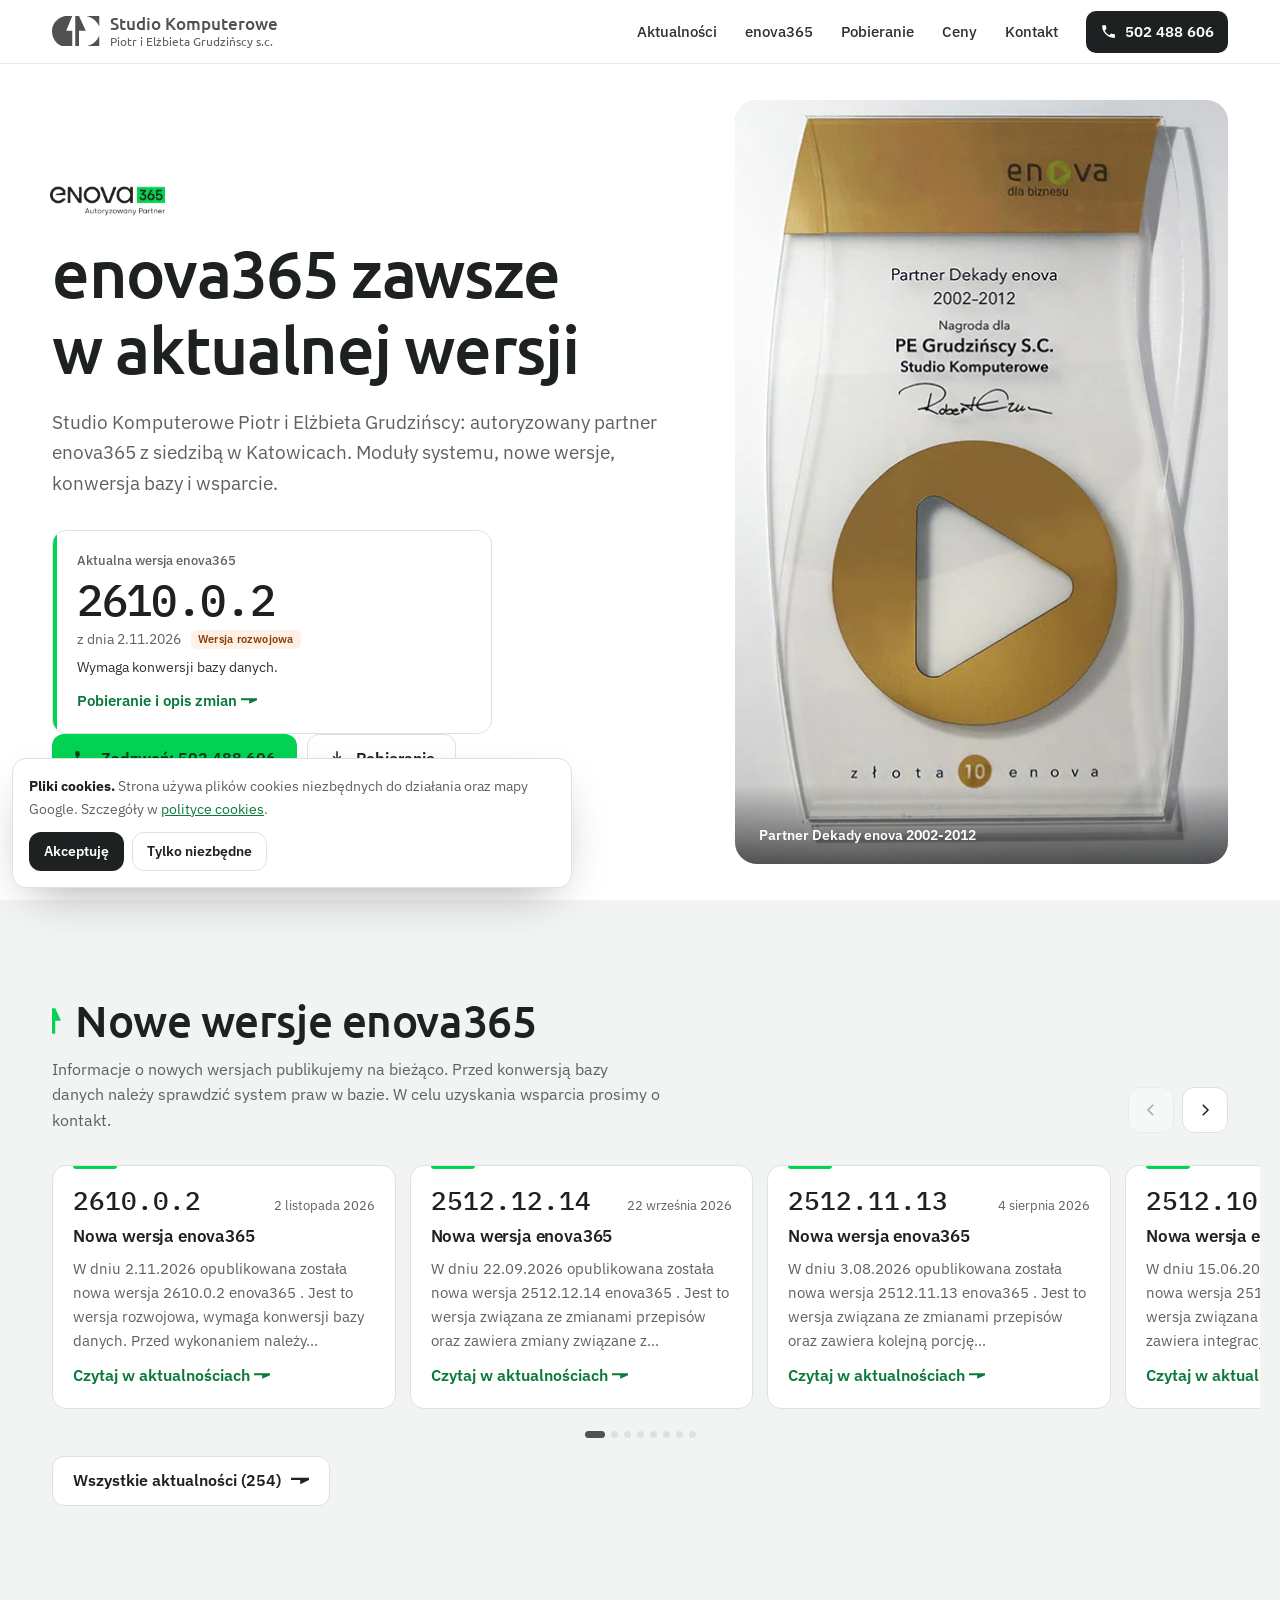
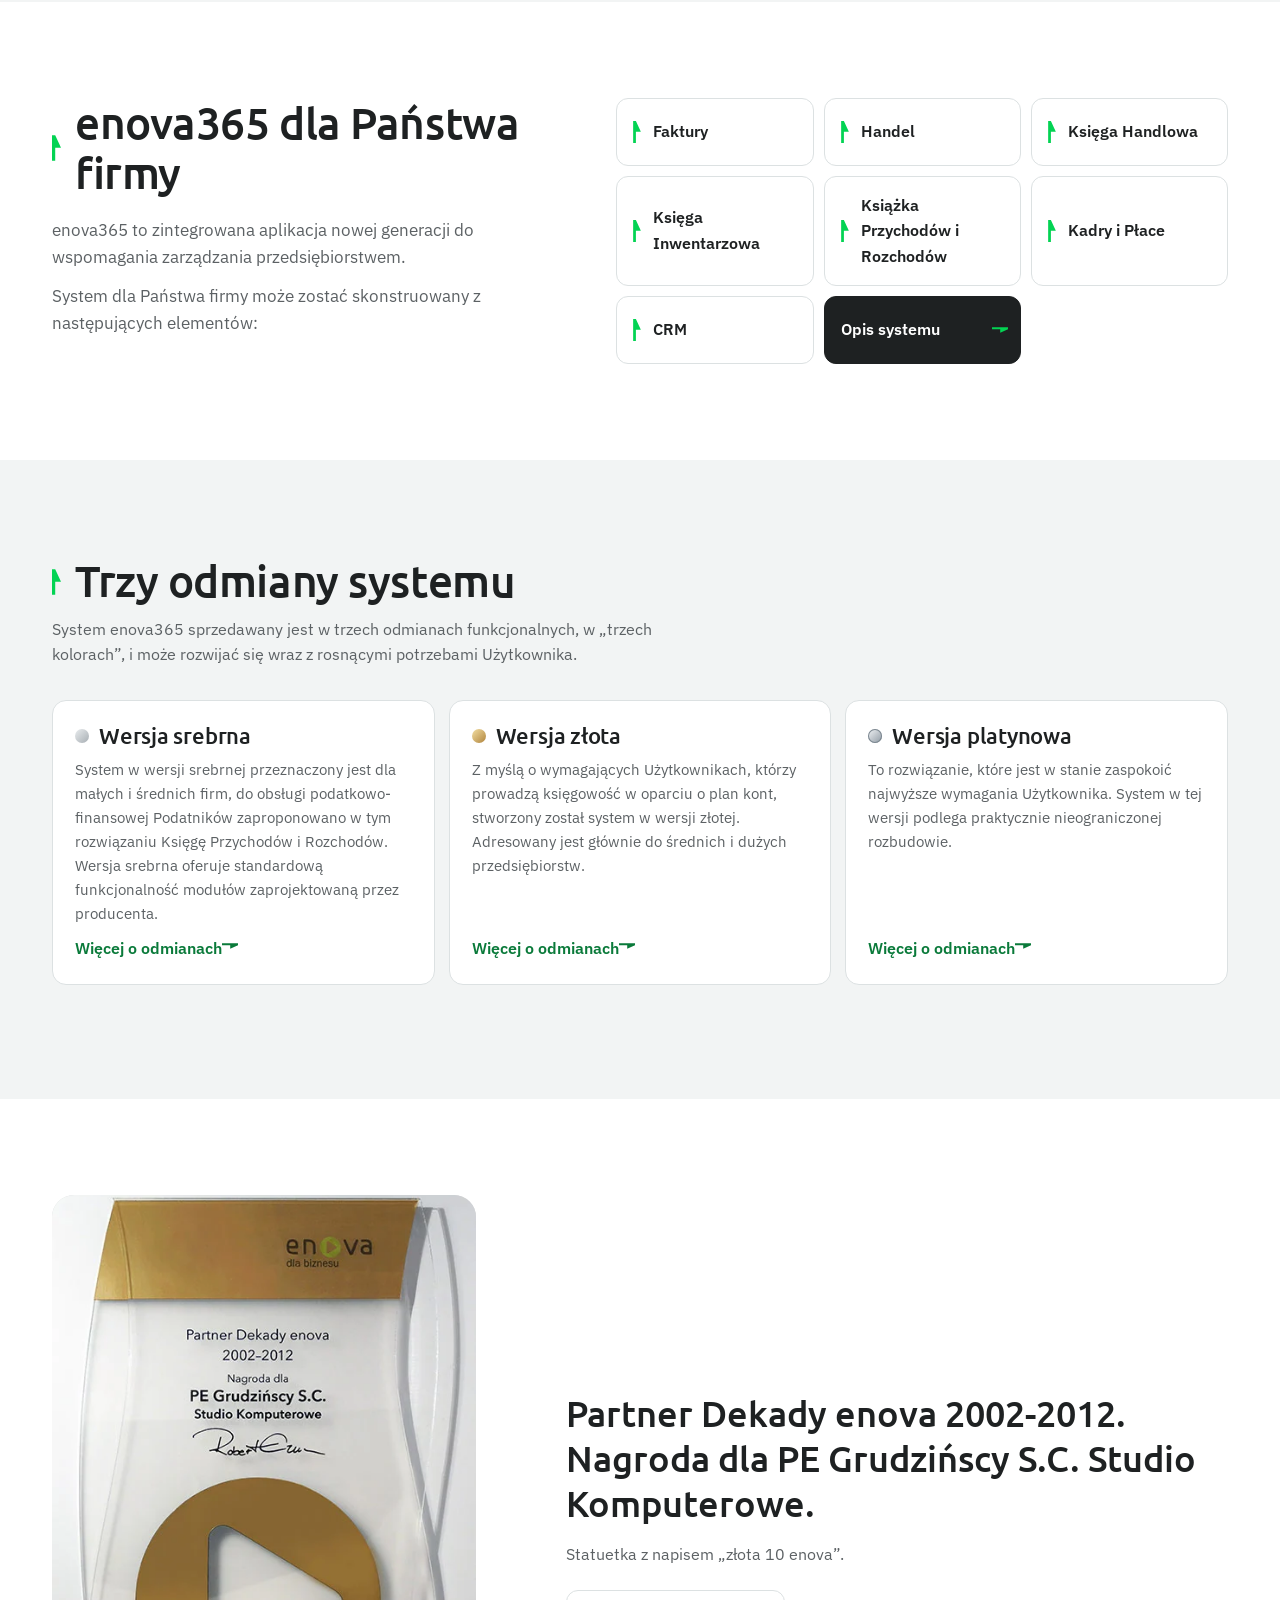
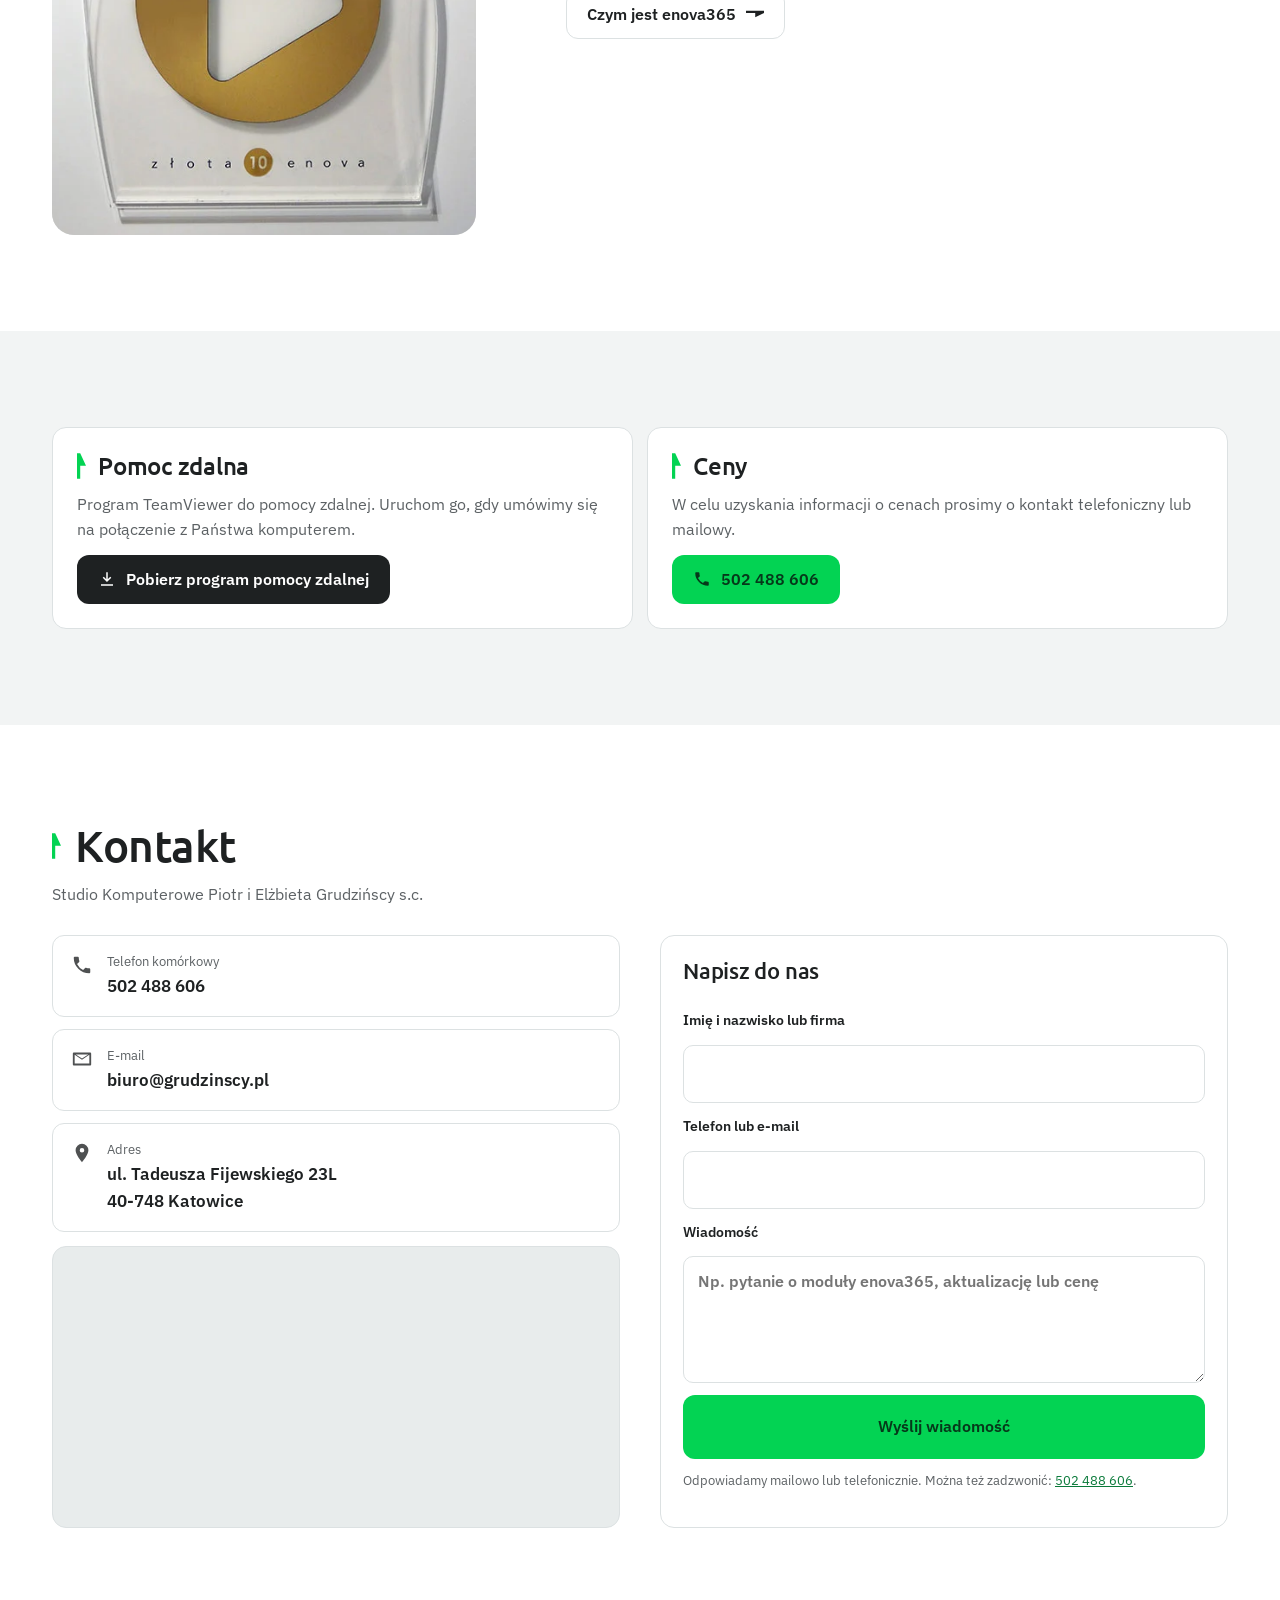
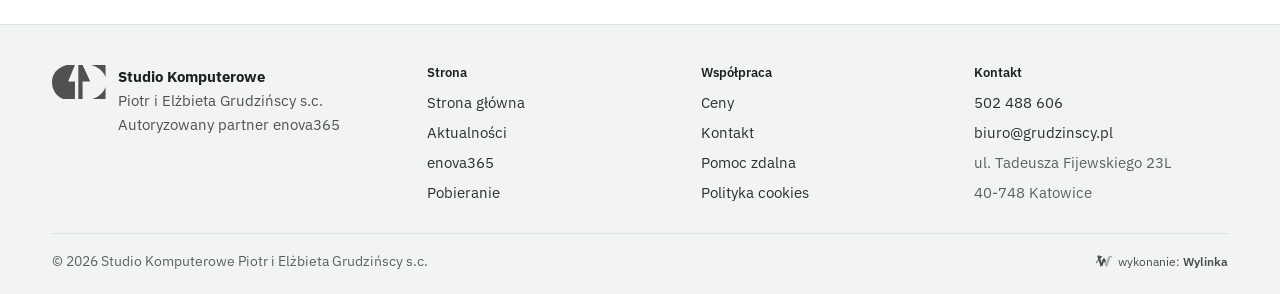
==== index.html @ de2759ba "Podglad koncepcji strony grudzinscy.pl" ====
<!doctype html>
<html lang="pl">
<head>
<meta charset="utf-8">
<meta name="viewport" content="width=device-width,initial-scale=1,viewport-fit=cover">
<meta name="robots" content="noindex,nofollow">
<title>enova365 Katowice | Studio Komputerowe Grudzińscy, autoryzowany partner enova</title>
<meta name="description" content="Studio Komputerowe Piotr i Elżbieta Grudzińscy - autoryzowany partner enova365 z siedzibą w Katowicach. Aktualne wersje, pobieranie, moduły, kontakt.">
<meta name="theme-color" content="#FFFFFF">
<link rel="icon" href="assets/favicon.svg" type="image/svg+xml">
<link rel="preconnect" href="https://fonts.googleapis.com">
<link rel="preconnect" href="https://fonts.gstatic.com" crossorigin>
<link href="https://fonts.googleapis.com/css2?family=IBM+Plex+Mono:wght@500&family=IBM+Plex+Sans:wght@400;500;600&family=Ubuntu:wght@400;500&display=swap" rel="stylesheet">
<link rel="stylesheet" href="assets/style.css">
<style>
.wylinka-badge{display:inline-flex;align-items:center;gap:.4em;color:inherit;text-decoration:none;font-size:.875em;line-height:1;opacity:.85}
.wylinka-badge:hover,.wylinka-badge:focus-visible{opacity:1}
.wylinka-badge:focus-visible{outline:2px solid currentColor;outline-offset:3px;border-radius:2px}
.wylinka-badge svg{width:18px;height:18px;flex:none;overflow:visible}
.wylinka-badge b{font-weight:600}
.wylinka-badge .wy-old{opacity:.45;transform-origin:40px 30px;transition:transform .32s cubic-bezier(.3,.7,.4,1),opacity .32s ease-out}
.wylinka-badge .wy-pod{opacity:0;transition:opacity .2s ease-out .08s}
.wylinka-badge:hover .wy-old,.wylinka-badge:focus-visible .wy-old{transform:translate(9px,7px) rotate(9deg);opacity:0}
.wylinka-badge:hover .wy-pod,.wylinka-badge:focus-visible .wy-pod{opacity:1}
@media (prefers-reduced-motion:reduce){.wylinka-badge .wy-old,.wylinka-badge .wy-pod{transition:none}.wylinka-badge:hover .wy-old,.wylinka-badge:focus-visible .wy-old{transform:none;opacity:.45}.wylinka-badge:hover .wy-pod,.wylinka-badge:focus-visible .wy-pod{opacity:0}}
</style>
</head>
<body>
<a class="skip" href="#tresc">Przejdź do treści</a>
<header class="top">
  <div class="wrap top-in">
    <a class="brand" href="./" aria-label="Studio Komputerowe Grudzińscy - strona główna"><svg class="emb" viewBox="0 0 64 40" aria-hidden="true"><path d="M17 0H27L19 19.5H27V40H13C5 37 0 29 0 20C0 11 6 3 17 0Z"/><path d="M31 0H36L45 19.5H36V40H31Z"/><path d="M46 0H63V14C60 7 54 2 46 0Z"/><path d="M63 26V40H47C55 38 60 33 63 26Z"/></svg><span class="brand-t"><b>Studio Komputerowe</b><span>Piotr i Elżbieta Grudzińscy s.c.</span></span></a>
    <nav class="nav" id="nav" aria-label="Menu główne">
      <ul><li><a href="aktualnosci/">Aktualności</a></li><li><a href="enova365/">enova365</a></li><li><a href="pobieranie/">Pobieranie</a></li><li><a href="ceny/">Ceny</a></li><li><a href="kontakt/">Kontakt</a></li></ul>
      <div class="nav-foot"><a class="btn btn-pri" href="tel:+48502488606"><svg viewBox="0 0 24 24" aria-hidden="true"><path fill="currentColor" d="M6.6 10.8a15.1 15.1 0 0 0 6.6 6.6l2.2-2.2c.3-.3.7-.4 1-.2 1.1.4 2.3.6 3.6.6.6 0 1 .4 1 1V20c0 .6-.4 1-1 1A17 17 0 0 1 3 4c0-.6.4-1 1-1h3.5c.6 0 1 .4 1 1 0 1.3.2 2.5.6 3.6.1.3 0 .7-.2 1l-2.3 2.2z"/></svg><span>Zadzwoń: 502 488 606</span></a><a href="mailto:biuro@grudzinscy.pl">biuro@grudzinscy.pl</a><span>ul. Tadeusza Fijewskiego 23L, 40-748 Katowice</span></div>
    </nav>
    <a class="top-tel" href="tel:+48502488606" aria-label="Zadzwoń: 502 488 606"><svg viewBox="0 0 24 24" aria-hidden="true"><path fill="currentColor" d="M6.6 10.8a15.1 15.1 0 0 0 6.6 6.6l2.2-2.2c.3-.3.7-.4 1-.2 1.1.4 2.3.6 3.6.6.6 0 1 .4 1 1V20c0 .6-.4 1-1 1A17 17 0 0 1 3 4c0-.6.4-1 1-1h3.5c.6 0 1 .4 1 1 0 1.3.2 2.5.6 3.6.1.3 0 .7-.2 1l-2.3 2.2z"/></svg><span>502 488 606</span></a>
    <button class="burger" type="button" aria-label="Menu" aria-expanded="false" aria-controls="nav"><span></span></button>
  </div>
</header>
<main id="tresc">

<section class="hero">
  <div class="wrap hero-in">
    <div class="hero-left">
      <div class="hero-txt">
        <img class="partner" src="img/enova365-autoryzowany-partner.webp" width="656" height="228" alt="enova365 Autoryzowany Partner">
        <h1>enova365 zawsze w&nbsp;aktualnej wersji</h1>
        <p class="lead">Studio Komputerowe Piotr i Elżbieta Grudzińscy: autoryzowany partner enova365 z&nbsp;siedzibą w&nbsp;Katowicach. Moduły systemu, nowe wersje, konwersja bazy i&nbsp;wsparcie.</p>
      </div>
      <div class="pair"><a class="ver" href="pobieranie/"><svg class="emb" viewBox="0 0 64 40" aria-hidden="true"><path d="M17 0H27L19 19.5H27V40H13C5 37 0 29 0 20C0 11 6 3 17 0Z"/><path d="M31 0H36L45 19.5H36V40H31Z"/><path d="M46 0H63V14C60 7 54 2 46 0Z"/><path d="M63 26V40H47C55 38 60 33 63 26Z"/></svg><span class="ver-l">Aktualna wersja enova365</span><span class="ver-n">2610.0.2</span><span class="ver-m"><span>z dnia 2.11.2026</span><span class="tag">Wersja rozwojowa</span></span><span class="ver-x">Wymaga konwersji bazy danych.</span><span class="ver-go">Pobieranie i opis zmian <svg class="arr" viewBox="0 0 14 40" aria-hidden="true" style="transform:rotate(90deg)"><path d="M0 0H5L14 19.5H5V40H0Z"/></svg></span></a><figure class="mini"><img src="img/partner-dekady-enova.webp" width="490" height="800" alt="Statuetka Partner Dekady enova 2002-2012"><figcaption>Partner Dekady enova</figcaption></figure></div>
      <div class="hero-cta"><a class="btn btn-pri" href="tel:+48502488606"><svg viewBox="0 0 24 24" aria-hidden="true"><path fill="currentColor" d="M6.6 10.8a15.1 15.1 0 0 0 6.6 6.6l2.2-2.2c.3-.3.7-.4 1-.2 1.1.4 2.3.6 3.6.6.6 0 1 .4 1 1V20c0 .6-.4 1-1 1A17 17 0 0 1 3 4c0-.6.4-1 1-1h3.5c.6 0 1 .4 1 1 0 1.3.2 2.5.6 3.6.1.3 0 .7-.2 1l-2.3 2.2z"/></svg><span>Zadzwoń: 502 488 606</span></a><a class="btn btn-sec" href="pobieranie/"><svg viewBox="0 0 24 24" aria-hidden="true"><path fill="currentColor" d="M11 3h2v9.2l3.3-3.3 1.4 1.4L12 16l-5.7-5.7 1.4-1.4 3.3 3.3V3zM4 19h16v2H4z"/></svg><span>Pobieranie</span></a></div>
    </div>
    <figure class="hero-fig"><img src="img/partner-dekady-enova.webp" width="490" height="800" alt="Statuetka Partner Dekady enova 2002-2012 dla PE Grudzińscy S.C. Studio Komputerowe" fetchpriority="high"><figcaption>Partner Dekady enova 2002-2012</figcaption></figure>
  </div>
</section>

<section class="sec sec-alt" id="wersje">
  <div class="wrap">
    <div class="swipe"><div class="sec-h"><div><h2><svg class="mark" viewBox="0 0 14 40" aria-hidden="true"><path d="M0 0H5L14 19.5H5V40H0Z"/></svg>Nowe wersje enova365</h2><p>Informacje o nowych wersjach publikujemy na bieżąco. Przed konwersją bazy danych należy sprawdzić system praw w bazie. W celu uzyskania wsparcia prosimy o kontakt.</p></div><div class="sw-ctl"><button type="button" data-prev aria-label="Poprzednie"><svg viewBox="0 0 24 24" aria-hidden="true"><path fill="none" stroke="currentColor" stroke-width="2" d="M15 5l-7 7 7 7"/></svg></button><button type="button" data-next aria-label="Następne"><svg viewBox="0 0 24 24" aria-hidden="true"><path fill="none" stroke="currentColor" stroke-width="2" d="M9 5l7 7-7 7"/></svg></button></div></div><div class="track"><article class="vc"><div class="vc-top"><span class="vc-n">2610.0.2</span><time class="vc-d" datetime="2026-11-02">2 listopada 2026</time></div><h3>Nowa wersja enova365</h3><p>W dniu 2.11.2026 opublikowana została nowa wersja 2610.0.2 enova365 . Jest to wersja rozwojowa, wymaga konwersji bazy danych. Przed wykonaniem należy...</p><a class="go" href="aktualnosci/#rok-2026">Czytaj w aktualnościach <svg class="arr" viewBox="0 0 14 40" aria-hidden="true" style="transform:rotate(90deg)"><path d="M0 0H5L14 19.5H5V40H0Z"/></svg></a></article><article class="vc"><div class="vc-top"><span class="vc-n">2512.12.14</span><time class="vc-d" datetime="2026-09-22">22 września 2026</time></div><h3>Nowa wersja enova365</h3><p>W dniu 22.09.2026 opublikowana została nowa wersja 2512.12.14 enova365 . Jest to wersja związana ze zmianami przepisów oraz zawiera zmiany związane z...</p><a class="go" href="aktualnosci/#rok-2026">Czytaj w aktualnościach <svg class="arr" viewBox="0 0 14 40" aria-hidden="true" style="transform:rotate(90deg)"><path d="M0 0H5L14 19.5H5V40H0Z"/></svg></a></article><article class="vc"><div class="vc-top"><span class="vc-n">2512.11.13</span><time class="vc-d" datetime="2026-08-04">4 sierpnia 2026</time></div><h3>Nowa wersja enova365</h3><p>W dniu 3.08.2026 opublikowana została nowa wersja 2512.11.13 enova365 . Jest to wersja związana ze zmianami przepisów oraz zawiera kolejną porcję...</p><a class="go" href="aktualnosci/#rok-2026">Czytaj w aktualnościach <svg class="arr" viewBox="0 0 14 40" aria-hidden="true" style="transform:rotate(90deg)"><path d="M0 0H5L14 19.5H5V40H0Z"/></svg></a></article><article class="vc"><div class="vc-top"><span class="vc-n">2512.10.12</span><time class="vc-d" datetime="2026-06-15">15 czerwca 2026</time></div><h3>Nowa wersja enova365</h3><p>W dniu 15.06.2026 opublikowana została nowa wersja 2512.10.12 enova365 . Jest to wersja związana ze zmianami przepisów, zawiera integrację z...</p><a class="go" href="aktualnosci/#rok-2026">Czytaj w aktualnościach <svg class="arr" viewBox="0 0 14 40" aria-hidden="true" style="transform:rotate(90deg)"><path d="M0 0H5L14 19.5H5V40H0Z"/></svg></a></article><article class="vc"><div class="vc-top"><span class="vc-n">2512.9.10</span><time class="vc-d" datetime="2026-05-06">6 maja 2026</time></div><h3>Nowa wersja enova365</h3><p>W dniu 6.05.2026 opublikowana została nowa wersja 2512.9.10 enova365 . Wersja zawiera wszystkie funkcjonalności udostępnione wcześniej w zablokowanej...</p><a class="go" href="aktualnosci/#rok-2026">Czytaj w aktualnościach <svg class="arr" viewBox="0 0 14 40" aria-hidden="true" style="transform:rotate(90deg)"><path d="M0 0H5L14 19.5H5V40H0Z"/></svg></a></article><article class="vc"><div class="vc-top"><span class="vc-n">2512.7.8</span><time class="vc-d" datetime="2026-04-10">10 kwietnia 2026</time></div><h3>Nowa wersja enova365</h3><p>W dniu 10.04.2026 opublikowana została nowa wersja 2512.7.8 enova365 . Jest to wersja rozwojowa, wymaga konwersji bazy danych.</p><a class="go" href="aktualnosci/#rok-2026">Czytaj w aktualnościach <svg class="arr" viewBox="0 0 14 40" aria-hidden="true" style="transform:rotate(90deg)"><path d="M0 0H5L14 19.5H5V40H0Z"/></svg></a></article><article class="vc"><div class="vc-top"><span class="vc-n">2512.6.7</span><time class="vc-d" datetime="2026-03-21">21 marca 2026</time></div><h3>Nowa wersja enova365</h3><p>W dniu 20.03.2026 opublikowana została nowa wersja 2512.6.7 enova365 . Jest to wersja rozwojowa, wymaga konwersji bazy danych.</p><a class="go" href="aktualnosci/#rok-2026">Czytaj w aktualnościach <svg class="arr" viewBox="0 0 14 40" aria-hidden="true" style="transform:rotate(90deg)"><path d="M0 0H5L14 19.5H5V40H0Z"/></svg></a></article><article class="vc"><div class="vc-top"><span class="vc-n">2512.5.6</span><time class="vc-d" datetime="2026-02-27">27 lutego 2026</time></div><h3>Nowa wersja enova365</h3><p>W dniu 27.02.2026 opublikowana została nowa wersja 2512.5.6 enova365 . Jest to wersja rozwojowa, wymaga konwersji bazy danych.</p><a class="go" href="aktualnosci/#rok-2026">Czytaj w aktualnościach <svg class="arr" viewBox="0 0 14 40" aria-hidden="true" style="transform:rotate(90deg)"><path d="M0 0H5L14 19.5H5V40H0Z"/></svg></a></article></div><div class="dots" aria-hidden="true"></div><p style="margin-top:18px"><a class="btn btn-sec" href="aktualnosci/">Wszystkie aktualności (254) <svg class="arr" viewBox="0 0 14 40" aria-hidden="true" style="transform:rotate(90deg)"><path d="M0 0H5L14 19.5H5V40H0Z"/></svg></a></p></div>
  </div>
</section>

<section class="sec" id="enova365">
  <div class="wrap split">
    <div class="txt">
      <div class="sec-h" style="margin-bottom:18px"><h2><svg class="mark" viewBox="0 0 14 40" aria-hidden="true"><path d="M0 0H5L14 19.5H5V40H0Z"/></svg>enova365 dla Państwa firmy</h2></div>
      <p>enova365 to zintegrowana aplikacja nowej generacji do wspomagania zarządzania przedsiębiorstwem.</p>
      <p>System dla Państwa firmy może zostać skonstruowany z następujących elementów:</p>
    </div>
    <div class="mods"><div class="mod"><svg class="mark" viewBox="0 0 14 40" aria-hidden="true"><path d="M0 0H5L14 19.5H5V40H0Z"/></svg><span>Faktury</span></div><div class="mod"><svg class="mark" viewBox="0 0 14 40" aria-hidden="true"><path d="M0 0H5L14 19.5H5V40H0Z"/></svg><span>Handel</span></div><div class="mod"><svg class="mark" viewBox="0 0 14 40" aria-hidden="true"><path d="M0 0H5L14 19.5H5V40H0Z"/></svg><span>Księga Handlowa</span></div><div class="mod"><svg class="mark" viewBox="0 0 14 40" aria-hidden="true"><path d="M0 0H5L14 19.5H5V40H0Z"/></svg><span>Księga Inwentarzowa</span></div><div class="mod"><svg class="mark" viewBox="0 0 14 40" aria-hidden="true"><path d="M0 0H5L14 19.5H5V40H0Z"/></svg><span>Książka Przychodów i Rozchodów</span></div><div class="mod"><svg class="mark" viewBox="0 0 14 40" aria-hidden="true"><path d="M0 0H5L14 19.5H5V40H0Z"/></svg><span>Kadry i Płace</span></div><div class="mod"><svg class="mark" viewBox="0 0 14 40" aria-hidden="true"><path d="M0 0H5L14 19.5H5V40H0Z"/></svg><span>CRM</span></div><a class="mod mod-link" href="enova365/"><span>Opis systemu</span><svg class="arr" viewBox="0 0 14 40" aria-hidden="true" style="transform:rotate(90deg)"><path d="M0 0H5L14 19.5H5V40H0Z"/></svg></a></div>
  </div>
</section>

<section class="sec sec-alt" id="odmiany">
  <div class="wrap">
    <div class="swipe"><div class="sec-h"><div><h2><svg class="mark" viewBox="0 0 14 40" aria-hidden="true"><path d="M0 0H5L14 19.5H5V40H0Z"/></svg>Trzy odmiany systemu</h2><p>System enova365 sprzedawany jest w trzech odmianach funkcjonalnych, w „trzech kolorach”, i może rozwijać się wraz z rosnącymi potrzebami Użytkownika.</p></div><div class="sw-ctl"><button type="button" data-prev aria-label="Poprzednie"><svg viewBox="0 0 24 24" aria-hidden="true"><path fill="none" stroke="currentColor" stroke-width="2" d="M15 5l-7 7 7 7"/></svg></button><button type="button" data-next aria-label="Następne"><svg viewBox="0 0 24 24" aria-hidden="true"><path fill="none" stroke="currentColor" stroke-width="2" d="M9 5l7 7-7 7"/></svg></button></div></div><div class="track t3"><article class="ed ed-s"><h3><i></i>Wersja srebrna</h3><p>System w wersji srebrnej przeznaczony jest dla małych i średnich firm, do obsługi podatkowo-finansowej Podatników zaproponowano w tym rozwiązaniu Księgę Przychodów i Rozchodów. Wersja srebrna oferuje standardową funkcjonalność modułów zaprojektowaną przez producenta.</p><a class="go" href="enova365/#odmiany" style="font-weight:600;text-decoration:none;margin-top:auto">Więcej o odmianach <svg class="arr" viewBox="0 0 14 40" aria-hidden="true" style="transform:rotate(90deg)"><path d="M0 0H5L14 19.5H5V40H0Z"/></svg></a></article><article class="ed ed-z"><h3><i></i>Wersja złota</h3><p>Z myślą o wymagających Użytkownikach, którzy prowadzą księgowość w oparciu o plan kont, stworzony został system w wersji złotej. Adresowany jest głównie do średnich i dużych przedsiębiorstw.</p><a class="go" href="enova365/#odmiany" style="font-weight:600;text-decoration:none;margin-top:auto">Więcej o odmianach <svg class="arr" viewBox="0 0 14 40" aria-hidden="true" style="transform:rotate(90deg)"><path d="M0 0H5L14 19.5H5V40H0Z"/></svg></a></article><article class="ed ed-p"><h3><i></i>Wersja platynowa</h3><p>To rozwiązanie, które jest w stanie zaspokoić najwyższe wymagania Użytkownika. System w tej wersji podlega praktycznie nieograniczonej rozbudowie.</p><a class="go" href="enova365/#odmiany" style="font-weight:600;text-decoration:none;margin-top:auto">Więcej o odmianach <svg class="arr" viewBox="0 0 14 40" aria-hidden="true" style="transform:rotate(90deg)"><path d="M0 0H5L14 19.5H5V40H0Z"/></svg></a></article></div><div class="dots" aria-hidden="true"></div></div>
  </div>
</section>

<section class="sec" id="partner">
  <div class="wrap award">
    <figure class="award-fig"><img src="img/partner-dekady-enova.webp" width="490" height="800" alt="Statuetka Partner Dekady enova 2002-2012" loading="lazy"></figure>
    <div>
      <blockquote>Partner Dekady enova 2002-2012. Nagroda dla PE Grudzińscy S.C. Studio Komputerowe.</blockquote>
      <p class="src">Statuetka z napisem „złota 10 enova”.</p>
      <p style="margin-top:22px"><a class="btn btn-sec" href="enova365/">Czym jest enova365 <svg class="arr" viewBox="0 0 14 40" aria-hidden="true" style="transform:rotate(90deg)"><path d="M0 0H5L14 19.5H5V40H0Z"/></svg></a></p>
    </div>
  </div>
</section>

<section class="sec sec-alt" id="pomoc">
  <div class="wrap duo">
    <div class="box"><h3><svg class="mark" viewBox="0 0 14 40" aria-hidden="true"><path d="M0 0H5L14 19.5H5V40H0Z"/></svg>Pomoc zdalna</h3><p>Program TeamViewer do pomocy zdalnej. Uruchom go, gdy umówimy się na połączenie z Państwa komputerem.</p><a class="btn btn-dark" href="https://dl.dropbox.com/s/7nw91hk1gg59khw/TeamViewerSK.exe?dl=0" rel="noopener"><svg viewBox="0 0 24 24" aria-hidden="true"><path fill="currentColor" d="M11 3h2v9.2l3.3-3.3 1.4 1.4L12 16l-5.7-5.7 1.4-1.4 3.3 3.3V3zM4 19h16v2H4z"/></svg><span>Pobierz program pomocy zdalnej</span></a></div>
    <div class="box"><h3><svg class="mark" viewBox="0 0 14 40" aria-hidden="true"><path d="M0 0H5L14 19.5H5V40H0Z"/></svg>Ceny</h3><p>W celu uzyskania informacji o cenach prosimy o kontakt telefoniczny lub mailowy.</p><a class="btn btn-pri" href="tel:+48502488606"><svg viewBox="0 0 24 24" aria-hidden="true"><path fill="currentColor" d="M6.6 10.8a15.1 15.1 0 0 0 6.6 6.6l2.2-2.2c.3-.3.7-.4 1-.2 1.1.4 2.3.6 3.6.6.6 0 1 .4 1 1V20c0 .6-.4 1-1 1A17 17 0 0 1 3 4c0-.6.4-1 1-1h3.5c.6 0 1 .4 1 1 0 1.3.2 2.5.6 3.6.1.3 0 .7-.2 1l-2.3 2.2z"/></svg><span>502 488 606</span></a></div>
  </div>
</section>

<section class="sec" id="kontakt">
  <div class="wrap">
    <div class="sec-h"><div><h2><svg class="mark" viewBox="0 0 14 40" aria-hidden="true"><path d="M0 0H5L14 19.5H5V40H0Z"/></svg>Kontakt</h2><p>Studio Komputerowe Piotr i Elżbieta Grudzińscy s.c.</p></div></div>
    <div class="kontakt">
  <div class="k-grid">
    <div class="kdane">
      <a href="tel:+48502488606"><svg viewBox="0 0 24 24" aria-hidden="true"><path fill="currentColor" d="M6.6 10.8a15.1 15.1 0 0 0 6.6 6.6l2.2-2.2c.3-.3.7-.4 1-.2 1.1.4 2.3.6 3.6.6.6 0 1 .4 1 1V20c0 .6-.4 1-1 1A17 17 0 0 1 3 4c0-.6.4-1 1-1h3.5c.6 0 1 .4 1 1 0 1.3.2 2.5.6 3.6.1.3 0 .7-.2 1l-2.3 2.2z"/></svg><span><small>Telefon komórkowy</small><b>502 488 606</b></span></a>
      <a href="mailto:biuro@grudzinscy.pl"><svg viewBox="0 0 24 24" aria-hidden="true"><path fill="currentColor" d="M3 5h18a1 1 0 0 1 1 1v12a1 1 0 0 1-1 1H3a1 1 0 0 1-1-1V6a1 1 0 0 1 1-1zm1 2.4V17h16V7.4l-8 5.3-8-5.3zM5.2 7l6.8 4.5L18.8 7H5.2z"/></svg><span><small>E-mail</small><b>biuro@grudzinscy.pl</b></span></a>
      <div><svg viewBox="0 0 24 24" aria-hidden="true"><path fill="currentColor" d="M12 2a7 7 0 0 1 7 7c0 5-7 13-7 13S5 14 5 9a7 7 0 0 1 7-7zm0 4.5A2.5 2.5 0 1 0 12 11.5 2.5 2.5 0 0 0 12 6.5z"/></svg><span><small>Adres</small><b>ul. Tadeusza Fijewskiego 23L<br>40-748 Katowice</b></span></div>
    </div>
    <div class="map"><iframe title="Mapa: ul. Tadeusza Fijewskiego 23L, 40-748 Katowice" src="https://www.google.com/maps?q=ul.+Tadeusza+Fijewskiego+23L,+40-748+Katowice&amp;output=embed" loading="lazy" referrerpolicy="no-referrer-when-downgrade"></iframe></div>
  </div>
  <form class="form" action="#" novalidate>
    <h3>Napisz do nas</h3>
    <label>Imię i nazwisko lub firma<input name="n" autocomplete="name"></label>
    <label>Telefon lub e-mail<input name="k" autocomplete="email"></label>
    <label>Wiadomość<textarea name="w" placeholder="Np. pytanie o moduły enova365, aktualizację lub cenę"></textarea></label>
    <button class="btn btn-pri" type="submit">Wyślij wiadomość</button>
    <p class="ok">To podgląd strony: formularz nie wysyła jeszcze wiadomości.</p>
    <p class="note">Odpowiadamy mailowo lub telefonicznie. Można też zadzwonić: <a href="tel:+48502488606">502 488 606</a>.</p>
  </form>
</div>
  </div>
</section>

</main>
<footer class="foot">
  <div class="wrap">
    <div class="foot-g">
      <div class="foot-brand"><svg class="emb" viewBox="0 0 64 40" aria-hidden="true"><path d="M17 0H27L19 19.5H27V40H13C5 37 0 29 0 20C0 11 6 3 17 0Z"/><path d="M31 0H36L45 19.5H36V40H31Z"/><path d="M46 0H63V14C60 7 54 2 46 0Z"/><path d="M63 26V40H47C55 38 60 33 63 26Z"/></svg><div><b style="color:var(--ink)">Studio Komputerowe</b><br>Piotr i Elżbieta Grudzińscy s.c.<br>Autoryzowany partner enova365</div></div>
      <div><h4>Strona</h4><ul><li><a href="./">Strona główna</a></li><li><a href="aktualnosci/">Aktualności</a></li><li><a href="enova365/">enova365</a></li><li><a href="pobieranie/">Pobieranie</a></li></ul></div>
      <div><h4>Współpraca</h4><ul><li><a href="ceny/">Ceny</a></li><li><a href="kontakt/">Kontakt</a></li><li><a href="https://dl.dropbox.com/s/7nw91hk1gg59khw/TeamViewerSK.exe?dl=0" rel="noopener">Pomoc zdalna</a></li><li><a href="polityka-cookies/">Polityka cookies</a></li></ul></div>
      <div><h4>Kontakt</h4><ul><li><a href="tel:+48502488606">502 488 606</a></li><li><a href="mailto:biuro@grudzinscy.pl">biuro@grudzinscy.pl</a></li><li>ul. Tadeusza Fijewskiego 23L</li><li>40-748 Katowice</li></ul></div>
    </div>
    <div class="foot-bottom"><span>© 2026 Studio Komputerowe Piotr i Elżbieta Grudzińscy s.c.</span><a class="wylinka-badge" href="https://wylinka.pl/?utm_source=grudzinscy.pl&amp;utm_medium=stopka&amp;utm_campaign=wykonanie" rel="noopener" title="Strona wykonana przez Wylinka"><svg viewBox="0 0 64 64" aria-hidden="true" focusable="false" fill="currentColor"><path d="M9.8 22.8l-1.2-7.9 2.2-3.7 15.5 4.6-.5 1.5-7.2 5.5 4.7 15.6 5-15.6 7 0 4.1 12.7-4.2-.9-2.6 1.8-.8-2.2-5.3 15.6-4.3 0 .4 .2-2.1 2.8-1.3-1.1 1.1-1.4-3.1 .2-.1-1.7 2.2-.1-5.7-16.5-4.8 .6-.8 3.1 0 .5-.3 .5 .8 2.2-1.6 .5-.4-1.3-.8 1.6-1.5-.8 .8-1.6-1.4 .6-.6-1.6 2.3-.8 .2-.4 1.3-4.8 5.9-.8-2.4-6.9zM15.2 13.7l-.1-.4-.4 .8-.1 .8 .1 1 .1 .4 .3 .7 .3-.9 .1-.7 0-.8z"/><path class="wy-pod" d="M37.1 49.8l-4.5-13.3 2.6-1.8 4.2 .9 .9 2.8 3-9.7 0-.5 .1-.8 3.2-8.4 .5-1 .6-1 .9-1.1 1.3-1 1.1-.7 1.4-.5 1.4-.3 .7 0 .9 0 1.2 .3 1.4 .6 .8 .5 .7 .7 .6 .7 .5 .9 .3 .9 .1 .9 0 .8-.2 .9-.5 .9-.5 .6-.7 .5-.7 .3-.1-.1 0-.1 .5-.5 .3-.7 .2-.5 0-.6-.1-.6-.3-.7-.4-.5-.4-.4-.5-.3-.6-.3-.7 0-.7 .1-.6 .1-.5 .4-.5 .5-.3 .5-.2 .7-.1 1.5-1.4 5.1-.8 3.3-.3 .7-.5 .7-6 17.5 1.9 .1-.1 1.7-3.1-.2 1.1 1.4-1.3 1.1-2.1-2.8 .4-.2z"/><path class="wy-old" d="M40.8 50l.4-.2-4.1 0-4.2-12.5 2.5-1.7 4.3 .9 .6 1.9 .6-1.6 0-.3 2.4-7.8 0-.5 .1-.8 3.2-8.4 .4-.8 .6-.9 .9-1.2 .9-.9 1.3-.8 1.4-.6 1.2-.3 1.4-.1 1.3 .1 .6 .2 .8 .3 1.1 .6 .9 .7 .7 .9 .5 .9 .3 .9 .1 1.1-.1 .9-.3 .9-.4 .7-.6 .7-.6 .4-.6 .2-.1-.1 0-.1 .5-.5 .3-.7 .2-.5 0-.5-.1-.6-.2-.6-.3-.5-.4-.5-.5-.3-.6-.3-.7-.1-.6 0-.6 .1-.6 .3-.6 .5-.3 .4-.2 .5-.1 .5-.1 1.5-1.4 5.1-.8 3.3-.3 .7-.5 .7-6 17.5 1.9 .1-.1 1.7-3.1-.2 1.1 1.4-1.3 1.1zM49.6 17.1l.6 1.7-1.5 1.9 .4 .4 1.8-2.1-.7-2.1zM48.1 28.3l.5 1.8-1.7 1.8 .4 .4 1.9-2-.6-2.2zM37.9 41.7l1.7-1.5-.4-.4-1.7 1.4zM42.6 38.7l-1.5 2.8 1.1 2-1.3 2.6 .5 .2 1.5-2.8-1.1-2 1.4-2.5z"/></svg><span>wykonanie: <b>Wylinka</b></span></a></div>
  </div>
</footer>
<div class="ck" role="dialog" aria-label="Pliki cookies"><p><b>Pliki cookies.</b> Strona używa plików cookies niezbędnych do działania oraz mapy Google. Szczegóły w <a href="polityka-cookies/">polityce cookies</a>.</p><div class="ck-b"><button class="btn btn-dark" data-ck="all" type="button">Akceptuję</button><button class="btn btn-sec" data-ck="min" type="button">Tylko niezbędne</button></div></div>
<script src="assets/app.js" defer></script>
</body>
</html>
---- assets/style.css ----
:root{
  --g:#4F5152;--ink:#1E2122;--text:#2D3032;--muted:#5C6164;--line:#DCE1E2;--line2:#E9ECED;
  --bg:#FFFFFF;--bg2:#F2F4F4;--bg3:#E8ECEC;--green:#03D353;--green-ink:#06381A;--link:#0A7A3A;
  --r:14px;--hh:64px;
  --f-head:"Ubuntu",system-ui,sans-serif;--f-text:"IBM Plex Sans",system-ui,sans-serif;--f-mono:"IBM Plex Mono",ui-monospace,monospace;
}
*,*::before,*::after{box-sizing:border-box}
html{-webkit-text-size-adjust:100%;scroll-behavior:smooth;scroll-padding-top:calc(var(--hh) + 12px)}
body{margin:0;background:var(--bg);color:var(--text);font:400 16px/1.6 var(--f-text);overflow-x:hidden}
img{max-width:100%;height:auto;display:block}
a{color:var(--link)}
h1,h2,h3{font-family:var(--f-head);color:var(--ink);line-height:1.15;margin:0;font-weight:500;letter-spacing:-.01em}
p{margin:0}
.wrap{width:100%;max-width:1240px;margin:0 auto;padding:0 16px}
@media(min-width:768px){.wrap{padding:0 32px}}
.skip{position:absolute;left:-999px;top:0}.skip:focus{left:8px;top:8px;z-index:99;background:#fff;padding:8px 12px}
.mono{font-family:var(--f-mono)}
:focus-visible{outline:2px solid var(--g);outline-offset:3px}

/* znak z logo */
.emb{display:block;width:auto;fill:currentColor}
.mark{display:inline-block;width:9px;height:26px;fill:var(--green);flex:none}

/* header */
.top{position:sticky;top:0;z-index:50;background:rgba(255,255,255,.96);backdrop-filter:saturate(1.4) blur(8px);border-bottom:1px solid var(--line2)}
.top-in{height:var(--hh);display:flex;align-items:center;gap:16px}
.brand{display:flex;align-items:center;gap:10px;color:var(--g);text-decoration:none;min-width:0}
.brand .emb{height:30px}
.brand-t{display:flex;flex-direction:column;line-height:1.1;min-width:0}
.brand-t b{font:500 17px/1.1 var(--f-head);color:var(--g);white-space:nowrap}
.brand-t span{font:400 12px/1.2 var(--f-head);color:var(--muted);white-space:nowrap}
.nav{margin-left:auto}
.nav ul{list-style:none;margin:0;padding:0;display:flex;gap:4px}
.nav a{display:block;padding:8px 12px;border-radius:8px;color:var(--text);text-decoration:none;font-weight:500;font-size:15px}
.nav a:hover{background:var(--bg2)}
.nav a[aria-current="page"]{color:var(--ink);background:var(--bg2);box-shadow:inset 0 -2px 0 var(--green)}
.nav-foot{display:none}
.top-tel{display:inline-flex;align-items:center;gap:8px;padding:9px 14px;border-radius:10px;background:var(--ink);color:#fff;text-decoration:none;font-weight:600;font-size:15px;white-space:nowrap}
.top-tel svg{width:17px;height:17px}
.burger{display:none}
@media(max-width:1023px){
  .burger{display:inline-flex;align-items:center;justify-content:center;width:44px;height:44px;border:1px solid var(--line);border-radius:10px;background:#fff;margin-left:6px;cursor:pointer;padding:0}
  .burger span{display:block;width:18px;height:2px;background:var(--ink);position:relative}
  .burger span::before,.burger span::after{content:"";position:absolute;left:0;width:18px;height:2px;background:var(--ink)}
  .burger span::before{top:-6px}.burger span::after{top:6px}
  .top-tel{margin-left:auto;padding:0;width:44px;height:44px;justify-content:center}
  .top-tel span{display:none}
  .nav{position:fixed;inset:var(--hh) 0 auto 0;height:calc(100dvh - var(--hh));background:#fff;margin:0;padding:12px 16px 24px;display:none;flex-direction:column;overflow:auto}
  .nav.open{display:flex}
  .nav ul{flex-direction:column;gap:2px}
  .nav a{font:500 22px/1.2 var(--f-head);padding:14px 12px;border-bottom:1px solid var(--line2);border-radius:0;display:flex;align-items:center;gap:12px}
  .nav a[aria-current="page"]{box-shadow:inset 3px 0 0 var(--green);background:var(--bg2)}
  .nav-foot{display:grid;gap:10px;margin-top:auto;padding-top:20px}
  .nav-foot a{font:500 16px/1.3 var(--f-text);border:0;padding:0}
  .nav-foot .btn{justify-content:center;padding:15px}
}
@media(max-width:380px){.brand-t span{display:none}.brand-t b{font-size:16px}}

/* buttons */
.btn{display:inline-flex;align-items:center;gap:10px;padding:14px 20px;border-radius:12px;font:600 16px/1.2 var(--f-text);text-decoration:none;border:1px solid transparent;cursor:pointer;white-space:nowrap}
.btn svg{width:18px;height:18px;flex:none}
.btn-pri{background:var(--green);color:var(--green-ink)}
.btn-pri:hover{background:#00C04A}
.btn-dark{background:var(--ink);color:#fff}
.btn-sec{background:#fff;color:var(--ink);border-color:var(--line)}
.btn-sec:hover{border-color:var(--g)}
.arr{display:inline-block;width:8px;height:16px;fill:currentColor}

/* hero */
.hero{position:relative;overflow:hidden;background:#fff}
.hero-in{display:flex;flex-direction:column;min-height:calc(100svh - var(--hh));padding-top:22px;padding-bottom:20px}
.hero-left{flex:1;display:flex;flex-direction:column;justify-content:space-between;gap:18px}
.hero-bg{position:absolute;right:-60px;bottom:-140px;width:360px;height:auto;color:var(--bg3);fill:none;stroke:currentColor;stroke-width:.35;z-index:0;pointer-events:none}
.partner{height:40px;width:auto;margin-left:-2px}
.hero h1{font-size:clamp(34px,9.4vw,66px);font-weight:500;margin-top:14px;letter-spacing:-.02em}
.hero .lead{margin-top:14px;font-size:17px;color:var(--muted);max-width:34em}
.pair{display:grid;grid-template-columns:1fr 104px;gap:10px;align-items:stretch}
.mini{margin:0;position:relative;border-radius:var(--r);overflow:hidden;background:#E6E8E9;min-height:150px}
.mini img{position:absolute;inset:0;width:100%;height:100%;object-fit:cover;object-position:50% 38%}
.mini figcaption{position:absolute;left:0;right:0;bottom:0;padding:18px 8px 7px;font-size:11px;line-height:1.2;color:#fff;font-weight:600;background:linear-gradient(transparent,rgba(20,22,23,.72))}
.ver{display:grid;grid-template-columns:1fr;align-content:center;gap:6px;padding:16px 18px;border:1px solid var(--line);border-radius:var(--r);background:#fff;text-decoration:none;color:var(--text);position:relative;overflow:hidden}
.ver::before{content:"";position:absolute;left:0;top:0;bottom:0;width:4px;background:var(--green)}
.ver .emb{display:none}
.ver-l{font-size:13px;color:var(--muted);font-weight:500}
.ver-n{font:500 clamp(30px,8.6vw,40px)/1 var(--f-mono);color:var(--ink);letter-spacing:-.03em}
.ver-m{font-size:14px;color:var(--muted);display:flex;flex-wrap:wrap;gap:6px 10px;align-items:center}
.tag{display:inline-block;font:600 11px/1 var(--f-text);letter-spacing:.02em;padding:4px 7px;border-radius:6px;background:#FFF1E6;color:#8A3B00}
.hero-cta{display:grid;grid-template-columns:1fr;gap:10px}
.hero-cta .btn{justify-content:center}
.hero-fig{display:none}
@media(min-width:600px){.hero-cta{grid-template-columns:auto auto;justify-content:start}.pair{grid-template-columns:minmax(0,420px) 120px}}
@media(min-width:1024px){
  .hero-in{display:grid;grid-template-columns:1.12fr .88fr;align-items:stretch;gap:56px;min-height:min(calc(100svh - var(--hh)),900px);padding-top:36px;padding-bottom:36px}
  .hero-left{justify-content:center;gap:0}
  .hero .lead{font-size:19px;margin-top:20px}
  .pair{margin-top:32px;grid-template-columns:minmax(0,440px)}
  .mini{display:none}
  .ver{padding:20px 24px}
  .ver-n{font-size:44px}
  .hero-cta{margin-top:24px}
  .hero-fig{display:block;position:relative;margin:0;border-radius:22px;overflow:hidden;background:#D9DBDC}
  .hero-fig img{position:absolute;inset:0;width:100%;height:100%;object-fit:cover;object-position:50% 45%}
  .hero-fig figcaption{position:absolute;left:0;right:0;bottom:0;padding:40px 24px 18px;font-size:14px;font-weight:600;color:#fff;background:linear-gradient(transparent,rgba(20,22,23,.66))}
}
@media(max-height:700px) and (max-width:600px){.hero .lead{font-size:15.5px}.hero h1{font-size:30px;margin-top:10px}.partner{height:30px}.hero-left{gap:12px}.mini{min-height:120px}}

/* sections */
.sec{padding:64px 0}
.sec-alt{background:var(--bg2)}
.sec-h{display:flex;align-items:flex-end;justify-content:space-between;gap:16px;margin-bottom:28px;flex-wrap:wrap}
.sec-h h2{font-size:clamp(28px,5.4vw,44px);display:flex;align-items:center;gap:14px}
.sec-h p{color:var(--muted);max-width:38em;margin-top:10px}
.sec-h .more{font-weight:600;text-decoration:none;display:inline-flex;align-items:center;gap:8px}
@media(min-width:1024px){.sec{padding:96px 0}}

/* separator: linia z połówką grotu */
.sep{height:22px;display:flex;align-items:center;gap:0;color:var(--line)}
.sep::before{content:"";flex:1;height:1px;background:currentColor}

/* swipe */
.swipe{position:relative}
.track{display:grid;grid-auto-flow:column;grid-auto-columns:84%;gap:14px;overflow-x:auto;scroll-snap-type:x mandatory;padding:4px 16px 18px;margin:0 -16px;scrollbar-width:none;cursor:grab;overscroll-behavior-x:contain}
.track::-webkit-scrollbar{display:none}
.track.drag{cursor:grabbing;scroll-snap-type:none}
.track.drag a{pointer-events:none}
.track>*{scroll-snap-align:start}
@media(min-width:768px){.track{grid-auto-columns:calc((100% - 28px)/2.4);margin:0 -32px;padding:4px 32px 18px}}
@media(min-width:1024px){.track{grid-auto-columns:calc((100% - 42px)/3.3)}}
.sw-ctl{display:flex;gap:8px}
.sw-ctl button{width:46px;height:46px;border-radius:12px;border:1px solid var(--line);background:#fff;cursor:pointer;display:grid;place-items:center;color:var(--ink)}
.sw-ctl button:disabled{opacity:.35;cursor:default}
.sw-ctl svg{width:18px;height:18px}
.dots{display:flex;gap:6px;justify-content:center;margin-top:4px}
.dots i{width:7px;height:7px;border-radius:50%;background:var(--line)}
.dots i.on{background:var(--g);width:20px;border-radius:4px}

/* karta wersji */
.vc{display:flex;flex-direction:column;gap:10px;background:#fff;border:1px solid var(--line);border-radius:var(--r);padding:20px;min-height:100%;position:relative}
.vc::before{content:"";position:absolute;left:20px;top:0;width:44px;height:3px;background:var(--green);border-radius:0 0 3px 3px}
.vc-top{display:flex;justify-content:space-between;align-items:baseline;gap:10px}
.vc-n{font:500 26px/1.1 var(--f-mono);color:var(--ink)}
.vc-d{font-size:13px;color:var(--muted);white-space:nowrap}
.vc h3{font-size:17px;font-family:var(--f-text);font-weight:600}
.vc p{font-size:15px;color:var(--muted)}
.vc a.go{margin-top:auto;font-weight:600;text-decoration:none;display:inline-flex;align-items:center;gap:8px}

/* moduły */
.mods{display:grid;grid-template-columns:1fr 1fr;gap:10px}
.mod{display:flex;align-items:center;gap:12px;padding:16px;border:1px solid var(--line);border-radius:12px;background:#fff;font-weight:600;color:var(--ink);min-height:68px}
.mod .mark{height:22px;width:8px}
.mod-link{background:var(--ink);color:#fff;border-color:var(--ink);text-decoration:none;justify-content:space-between}
.mod-link .arr{fill:var(--green)}
@media(min-width:768px){.mods{grid-template-columns:repeat(4,1fr)}}
.split{display:grid;gap:28px}
@media(min-width:1024px){.split{grid-template-columns:.9fr 1.1fr;gap:64px;align-items:start}}
.split .txt p+p{margin-top:12px}
.split .txt{color:var(--muted);font-size:17px}

/* odmiany */
.ed{border-radius:var(--r);padding:22px;border:1px solid var(--line);background:#fff;display:flex;flex-direction:column;gap:10px;min-height:100%}
.ed h3{font-size:22px;display:flex;align-items:center;gap:10px}
.ed i{width:14px;height:14px;border-radius:50%;display:inline-block}
.ed p{color:var(--muted);font-size:15px}
.ed-s i{background:linear-gradient(135deg,#E9ECEE,#A7AEB3)}
.ed-z i{background:linear-gradient(135deg,#F3DFA4,#B0843C)}
.ed-p i{background:linear-gradient(135deg,#F2F4F6,#8E99A3);box-shadow:inset 0 0 0 1px #7C8790}

/* nagroda */
.award{display:grid;gap:28px;align-items:center}
.award-fig{margin:0;border-radius:22px;overflow:hidden;aspect-ratio:490/740;max-height:640px;background:#D9DBDC;position:relative}
.award-fig img{position:absolute;inset:0;width:100%;height:100%;object-fit:cover}
@media(max-width:1023px){.award-fig{aspect-ratio:4/3}.award-fig img{object-position:50% 40%}}
.award blockquote{margin:0;font:500 clamp(24px,4.4vw,36px)/1.25 var(--f-head);color:var(--ink)}
.award .src{margin-top:16px;color:var(--muted)}
@media(min-width:1024px){.award{grid-template-columns:.8fr 1.2fr;gap:72px}}

/* pomoc + ceny */
.duo{display:grid;gap:14px}
@media(min-width:900px){.duo{grid-template-columns:1fr 1fr}}
.box{border:1px solid var(--line);border-radius:var(--r);padding:24px;background:#fff;display:flex;flex-direction:column;gap:12px}
.box h3{font-size:24px;display:flex;align-items:center;gap:12px}
.box p{color:var(--muted)}
.box .btn{align-self:flex-start;margin-top:auto}

/* kontakt */
.kontakt{display:grid;gap:24px}
@media(min-width:1024px){.kontakt{grid-template-columns:1fr 1fr;gap:40px}}
.kdane{display:grid;gap:12px}
.kdane a,.kdane div{display:flex;gap:14px;align-items:flex-start;padding:16px 18px;border:1px solid var(--line);border-radius:12px;background:#fff;text-decoration:none;color:var(--ink)}
.kdane small{display:block;color:var(--muted);font-size:13px}
.kdane b{font-weight:600;font-size:17px}
.kdane svg{width:22px;height:22px;flex:none;margin-top:2px;color:var(--g)}
.map{border-radius:var(--r);overflow:hidden;border:1px solid var(--line);min-height:280px;background:var(--bg3)}
.map iframe{display:block;width:100%;height:100%;min-height:280px;border:0}
.form{display:grid;gap:12px;padding:22px;border:1px solid var(--line);border-radius:var(--r);background:#fff}
.form h3{font-size:22px}
.form label{display:grid;gap:6px;font-size:14px;font-weight:600;color:var(--ink)}
.form input,.form textarea{font:inherit;font-size:16px;padding:12px 14px;border:1px solid var(--line);border-radius:10px;background:#fff;color:var(--text);width:100%}
.form textarea{min-height:120px;resize:vertical}
.form .btn{justify-content:center}
.form .note{font-size:13px;color:var(--muted)}
.form .ok{display:none;padding:12px 14px;border-radius:10px;background:#E3F9EA;color:var(--green-ink);font-weight:600}
.k-grid{display:grid;gap:14px}

/* podstrony */
.ph{background:var(--bg2);border-bottom:1px solid var(--line2);position:relative;overflow:hidden}
.ph-in{padding-top:40px;padding-bottom:36px;position:relative;z-index:1}
.ph h1{font-size:clamp(34px,7vw,58px);display:flex;align-items:center;gap:16px}
.ph h1 .mark{height:38px;width:13px}
.ph p{margin-top:12px;color:var(--muted);font-size:17px;max-width:42em}
.ph .hero-bg{right:-60px;bottom:-140px;width:360px;color:var(--bg3)}
.crumbs{font-size:13px;color:var(--muted);margin-bottom:10px}
.crumbs a{color:var(--muted)}
.prose{max-width:760px;font-size:17px}
.prose h2{font-size:28px;margin:44px 0 12px;display:flex;align-items:center;gap:12px}
.prose h2:first-child{margin-top:0}
.prose p{margin:0 0 14px}
.prose ul{padding-left:20px}

/* aktualności: szyna wersji */
.years{display:flex;gap:8px;overflow-x:auto;scrollbar-width:none;padding:2px 0 6px;margin-bottom:22px}
.years::-webkit-scrollbar{display:none}
.years a{flex:none;padding:8px 14px;border:1px solid var(--line);border-radius:999px;text-decoration:none;color:var(--ink);font:500 15px/1 var(--f-mono);background:#fff}
.years a:hover{border-color:var(--g)}
details.yr{border-top:1px solid var(--line)}
details.yr>summary{list-style:none;cursor:pointer;display:flex;align-items:center;justify-content:space-between;padding:18px 0;font:500 28px/1 var(--f-mono);color:var(--ink)}
details.yr>summary::-webkit-details-marker{display:none}
details.yr>summary small{font:500 14px/1 var(--f-text);color:var(--muted)}
details.yr>summary::after{content:"";width:12px;height:12px;border-right:2px solid var(--g);border-bottom:2px solid var(--g);transform:rotate(45deg);margin-left:14px;margin-top:-6px;transition:transform .2s}
details.yr[open]>summary::after{transform:rotate(-135deg);margin-top:6px}
details.yr>summary span{display:flex;align-items:baseline;gap:14px}
.rail{list-style:none;margin:0 0 26px;padding:0 0 0 28px;position:relative}
.rail::before{content:"";position:absolute;left:8px;top:6px;bottom:6px;width:2px;background:var(--line)}
.rail>li{position:relative;padding:0 0 22px}
.rail>li>.node{position:absolute;left:-28px;top:4px;width:18px;height:26px;display:grid;place-items:center;background:var(--bg)}
.rail>li>.node svg{width:9px;height:24px;fill:var(--g)}
.rail>li:first-child>.node svg{fill:var(--green)}
.post{background:#fff;border:1px solid var(--line);border-radius:12px;padding:16px 18px}
.post-h{display:flex;flex-wrap:wrap;align-items:baseline;gap:4px 14px;margin-bottom:8px}
.post-h h3{font:600 17px/1.3 var(--f-text);color:var(--ink)}
.post-h .pv{font:500 20px/1.1 var(--f-mono);color:var(--ink)}
.post-h time{font-size:13px;color:var(--muted)}
.post-b{font-size:15.5px;color:var(--text);overflow-wrap:anywhere}
.post-b p{margin:0 0 8px}.post-b p:last-child{margin:0}
.post-b ul{margin:6px 0 8px;padding-left:20px}

/* pobieranie */
.cur{display:grid;gap:18px;padding:22px;border-radius:18px;background:#fff;border:1px solid var(--line);box-shadow:0 10px 30px -20px rgba(30,33,34,.4)}
.cur-n{font:500 clamp(40px,10vw,64px)/1 var(--f-mono);color:var(--ink);letter-spacing:-.02em}
.cur-row{display:flex;flex-wrap:wrap;gap:10px}
.cur-row .btn{flex:1 1 220px;justify-content:center}
.warn{padding:12px 14px;border-radius:10px;background:#FFF4EC;color:#7A3300;font-size:15px;border-left:3px solid #E06A1B}
.dl-grid{display:grid;gap:12px}
details.grp{border:1px solid var(--line);border-radius:12px;background:#fff}
details.grp>summary{list-style:none;cursor:pointer;padding:16px 18px;display:flex;justify-content:space-between;align-items:center;gap:10px;font-weight:600;color:var(--ink)}
details.grp>summary::-webkit-details-marker{display:none}
details.grp>summary .mono{font-size:17px}
details.grp>summary::after{content:"";width:9px;height:9px;border-right:2px solid var(--g);border-bottom:2px solid var(--g);transform:rotate(45deg);flex:none;transition:transform .2s}
details.grp[open]>summary::after{transform:rotate(-135deg)}
details.grp ul{list-style:none;margin:0;padding:0 18px 14px}
details.grp li{border-top:1px solid var(--line2)}
details.grp li a{display:flex;gap:10px;align-items:center;padding:11px 0;text-decoration:none;color:var(--text);overflow-wrap:anywhere}
details.grp li a svg{width:16px;height:16px;flex:none;color:var(--g)}
.arch{width:100%;border-collapse:collapse;font-size:15px}
.arch td{padding:11px 8px;border-top:1px solid var(--line2);vertical-align:middle}
.arch td:first-child{padding-left:18px;font:500 16px/1.2 var(--f-mono);color:var(--ink);white-space:nowrap}
.arch td.l{text-align:right;padding-right:18px;white-space:nowrap}
.arch td.l a{margin-left:10px;font-weight:600;text-decoration:none}
.arch .dt{color:var(--muted);white-space:nowrap}
@media(max-width:640px){.arch tr{display:grid;grid-template-columns:1fr auto;padding:8px 0;border-top:1px solid var(--line2)}.arch td{border:0;padding:3px 16px}.arch td.l{grid-column:1/-1;text-align:left}.arch td.l a{margin:0 14px 0 0}}

/* footer */
.foot{background:var(--bg2);border-top:1px solid var(--line);padding:40px 0 22px;color:var(--muted);font-size:15px}
.foot-g{display:grid;grid-template-columns:1fr 1fr;gap:24px 20px}
.foot-g h4{font:600 13px/1.2 var(--f-text);color:var(--ink);margin:0 0 10px}
.foot-g ul{list-style:none;margin:0;padding:0;display:grid;gap:6px}
.foot a{color:var(--text);text-decoration:none}
.foot a:hover{text-decoration:underline}
.foot-brand{grid-column:1/-1;display:flex;gap:12px;align-items:center;color:var(--g)}
.foot-brand .emb{height:34px}
.foot-bottom{display:flex;flex-wrap:wrap;justify-content:space-between;gap:10px 20px;border-top:1px solid var(--line);margin-top:28px;padding-top:16px;font-size:14px}
@media(min-width:900px){.foot-g{grid-template-columns:1.4fr 1fr 1fr 1fr}.foot-brand{grid-column:auto;align-items:flex-start}}

/* cookies */
.ck{position:fixed;left:12px;right:12px;bottom:12px;z-index:80;background:#fff;border:1px solid var(--line);border-radius:14px;box-shadow:0 18px 50px -20px rgba(0,0,0,.4);padding:16px;display:none;gap:12px;max-width:560px;font-size:14px;color:var(--muted)}
.ck.show{display:grid}
.ck b{color:var(--ink)}
.ck-b{display:flex;gap:8px;flex-wrap:wrap}
.ck-b .btn{padding:10px 14px;font-size:14px}
@media(prefers-reduced-motion:reduce){html{scroll-behavior:auto}}
.btn{max-width:100%}.box .btn,.cur-row .btn{white-space:normal;text-align:left}.box{min-width:0}
.hero-left{justify-content:flex-start;gap:20px}
.pair{flex:1}
.mini{min-height:170px}
.mini img{object-position:50% 50%}
.ver{align-content:start}
.ver-x{font-size:14px;color:var(--text)}
.ver-go{margin-top:auto;padding-top:8px;font-weight:600;color:var(--link);display:inline-flex;align-items:center;gap:8px;font-size:15px}
.ver{grid-template-rows:auto auto auto auto 1fr}
.hero-cta{margin-top:0}
@media(min-width:1024px){.hero-left{justify-content:center;gap:0}.pair{flex:none}.ver{grid-template-rows:none}.ver-go{padding-top:4px}}
@media(max-width:640px){.arch,.arch tbody{display:block;width:100%}.arch .dt{white-space:normal;text-align:right}.arch tr{grid-template-columns:auto 1fr;gap:0 8px}}
.top-in{height:calc(var(--hh) - 1px)}
.track{scroll-padding-inline:16px}
@media(min-width:768px){.track{scroll-padding-inline:32px}}
@media(min-width:1024px){.track.t3{grid-auto-columns:calc((100% - 28px)/3)}.mods{grid-template-columns:repeat(auto-fill,minmax(180px,1fr))}}
.swipe.static .sw-ctl,.swipe.static .dots{display:none}
.mods.n7 .mod:last-child{grid-column:1/-1}@media(min-width:1024px){.mods.n7{grid-template-columns:repeat(3,1fr)}}
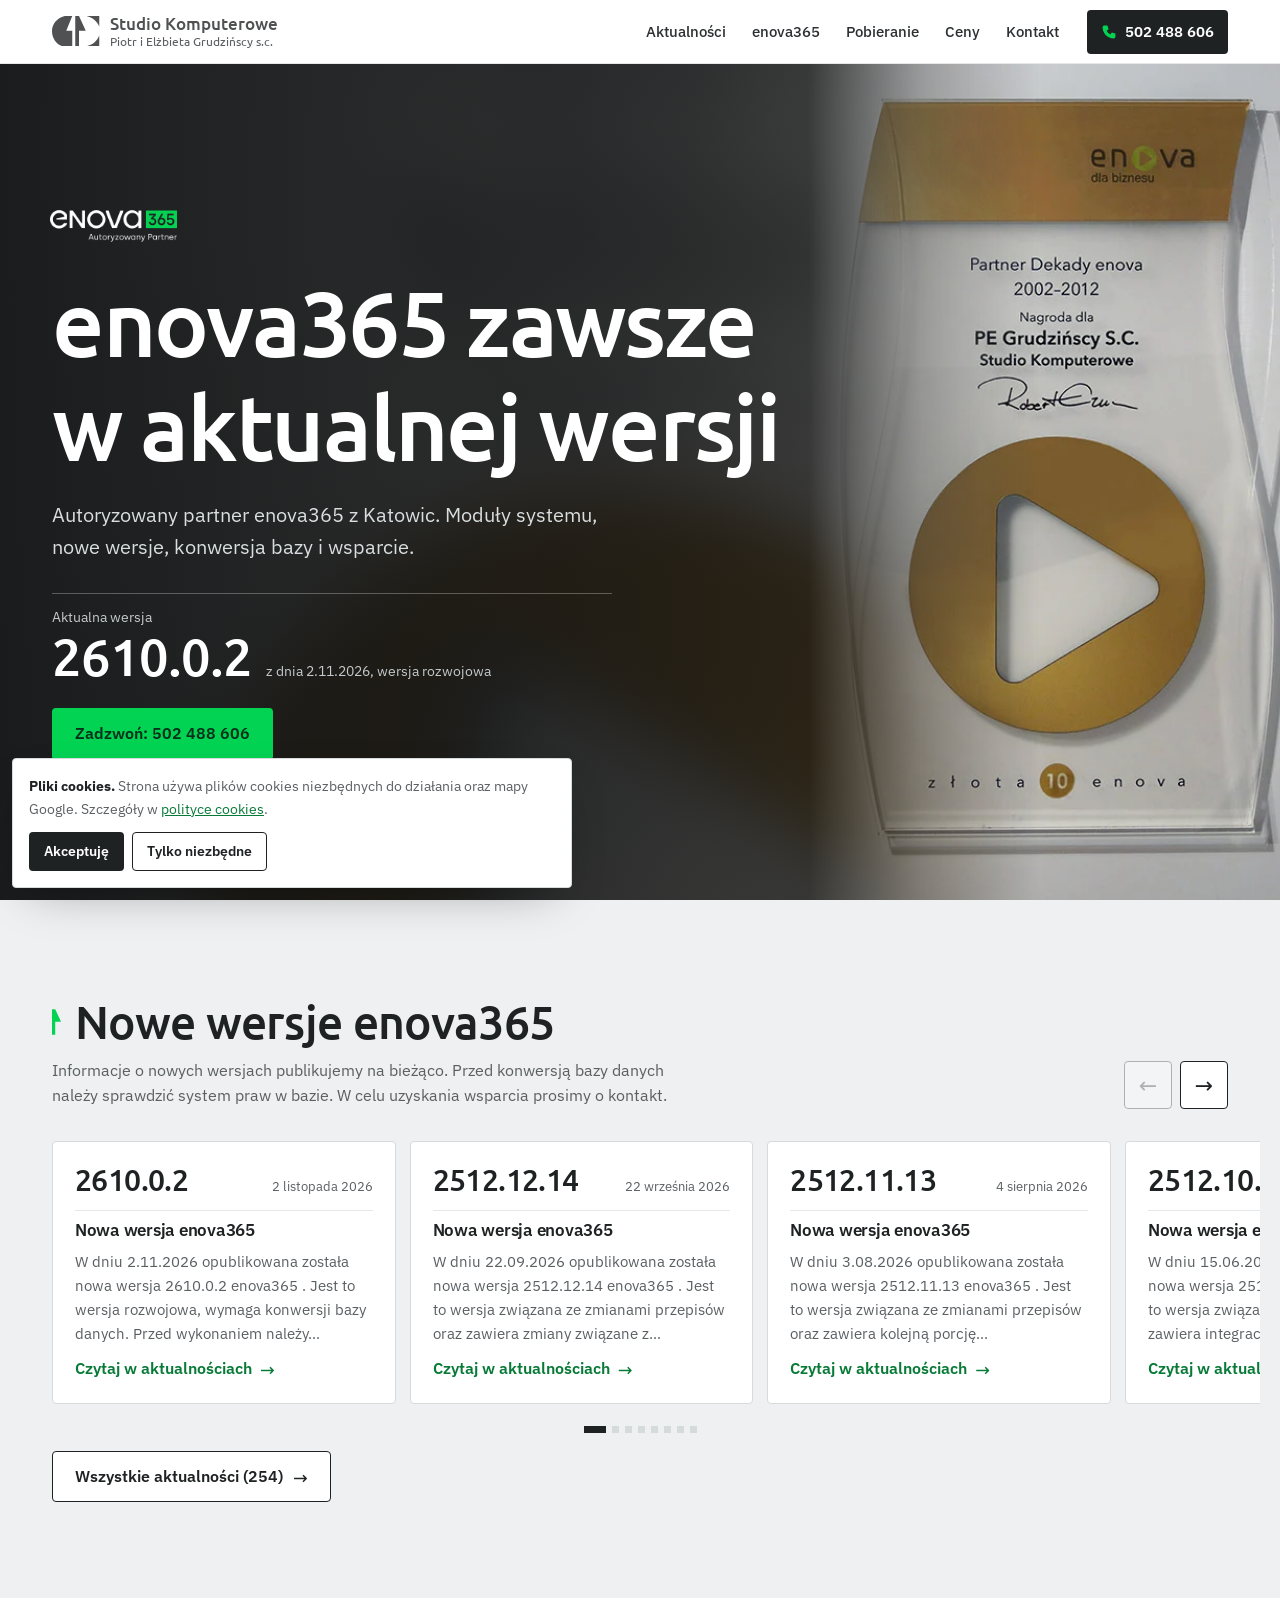
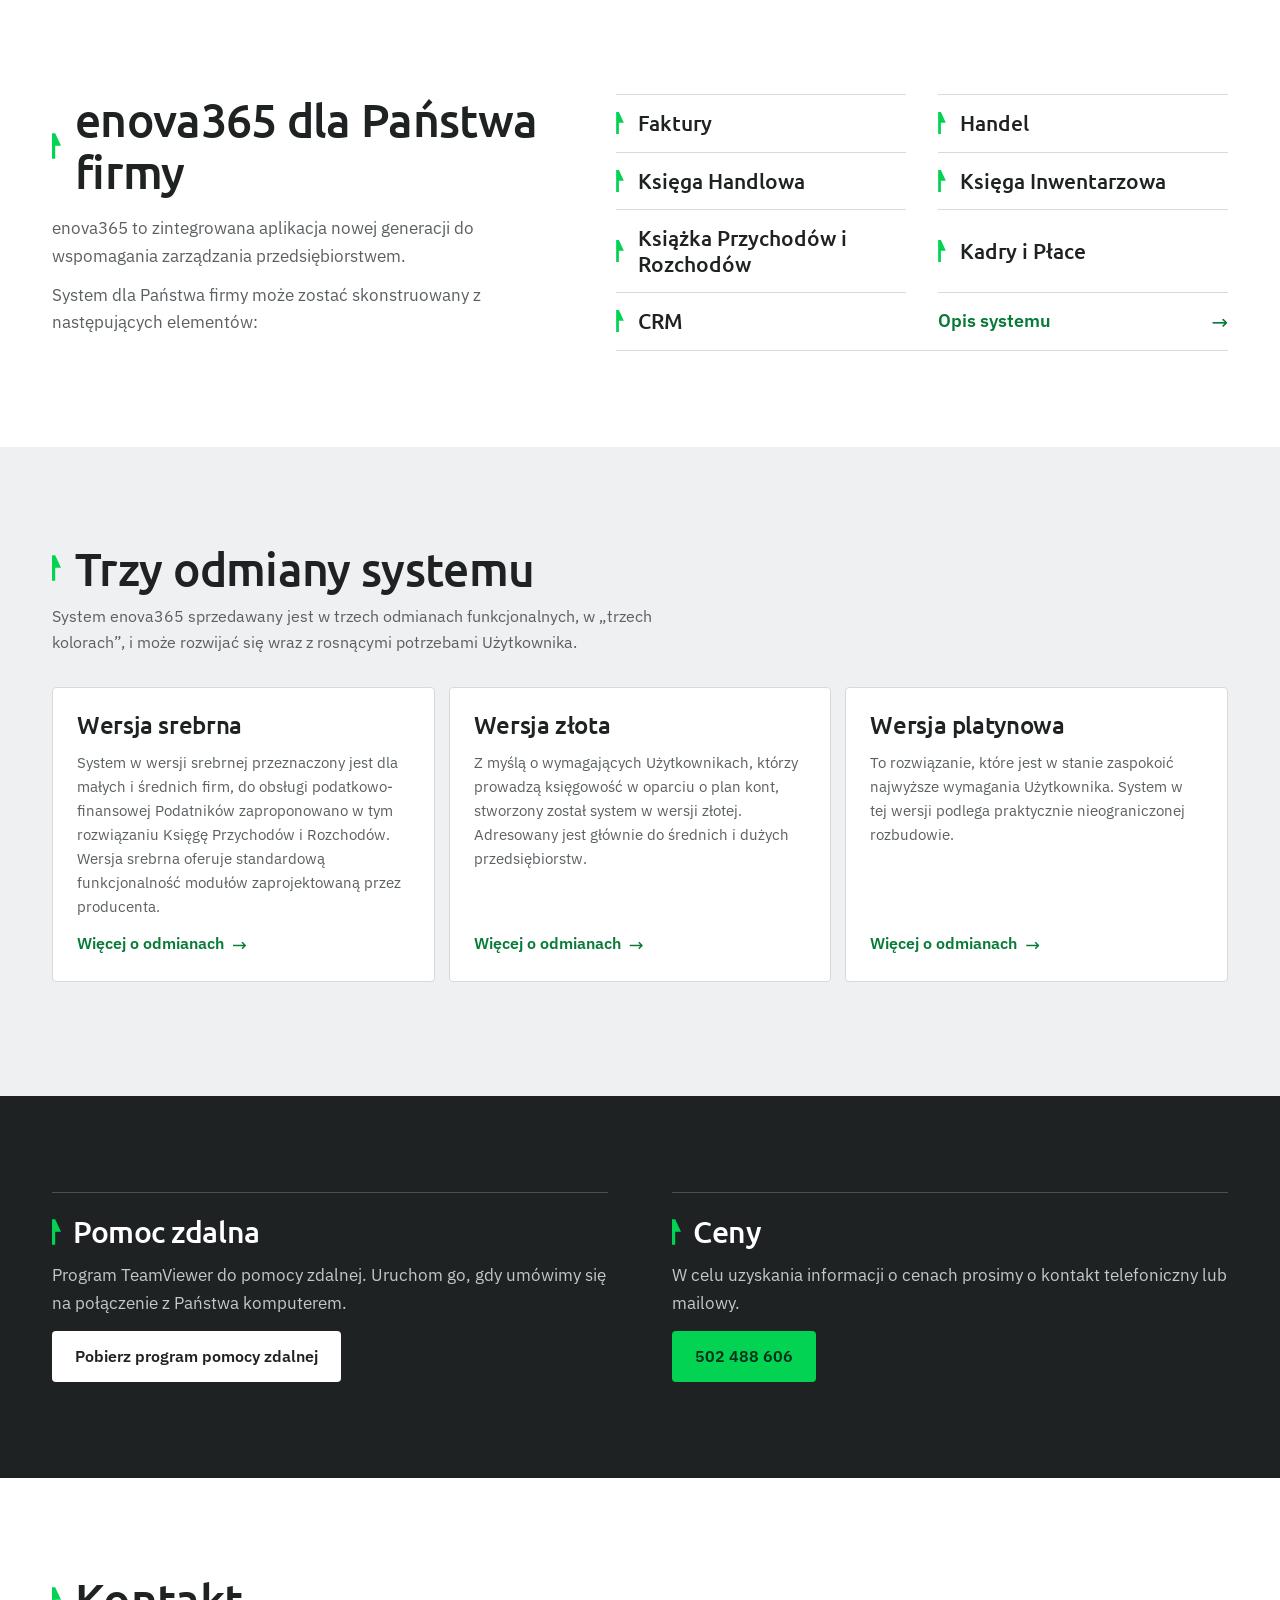
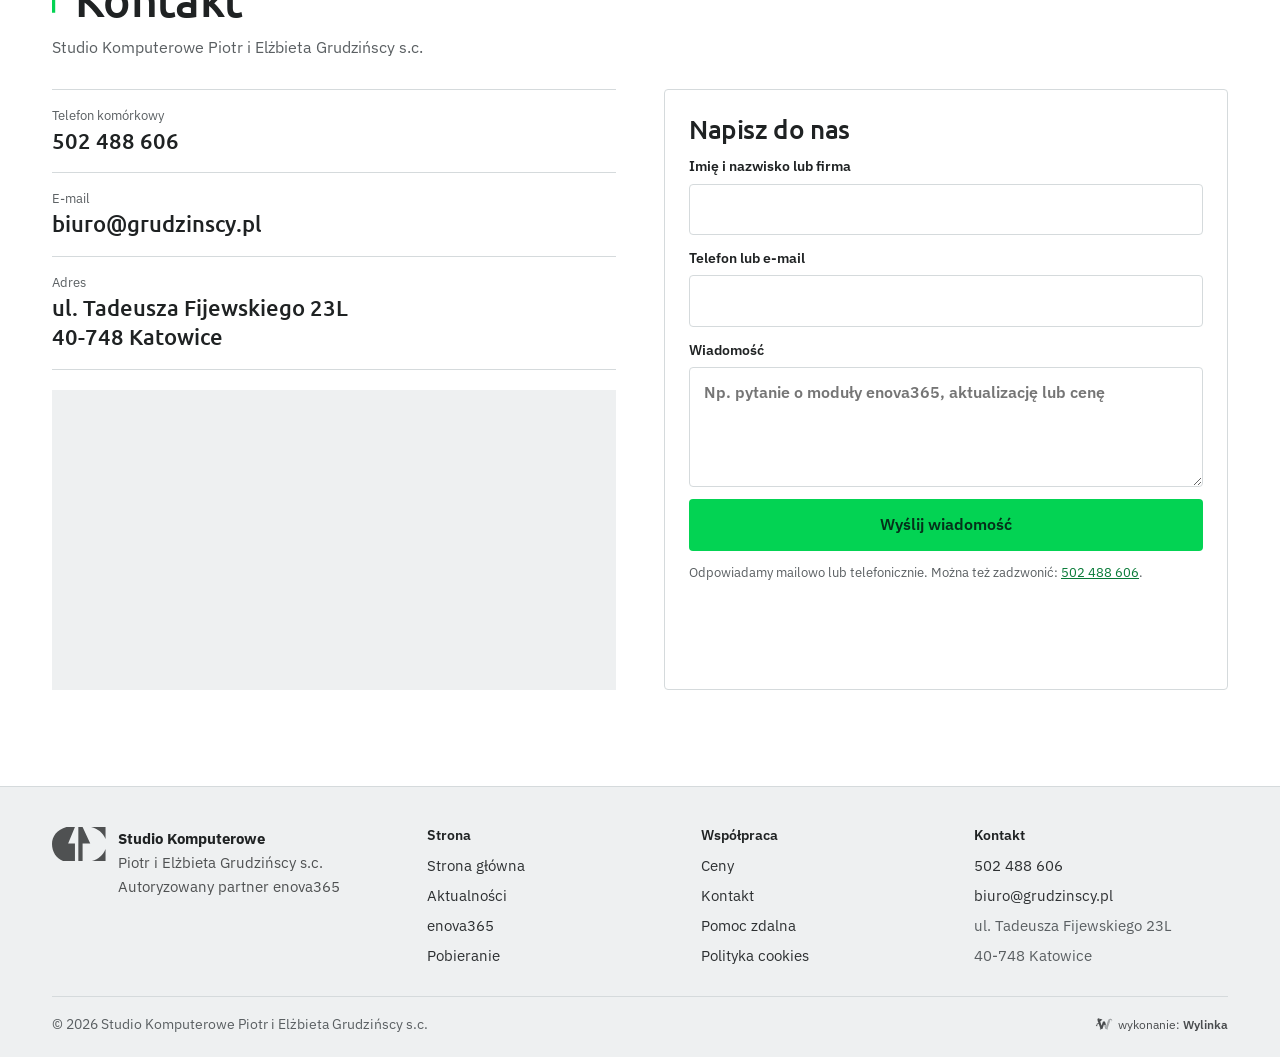
==== commit 1325bf8a: "Poprawka wg sekcji 1a: pelnoekranowe zdjecie w hero, bez ikon z zestawow, bez pasteli i monospace, c" ====
--- a/index.html
+++ b/index.html
@@ -10,7 +10,7 @@
 <link rel="icon" href="assets/favicon.svg" type="image/svg+xml">
 <link rel="preconnect" href="https://fonts.googleapis.com">
 <link rel="preconnect" href="https://fonts.gstatic.com" crossorigin>
-<link href="https://fonts.googleapis.com/css2?family=IBM+Plex+Mono:wght@500&family=IBM+Plex+Sans:wght@400;500;600&family=Ubuntu:wght@400;500&display=swap" rel="stylesheet">
+<link href="https://fonts.googleapis.com/css2?family=IBM+Plex+Sans:wght@400;500;600&family=Ubuntu:wght@400;500&display=swap" rel="stylesheet">
 <link rel="stylesheet" href="assets/style.css">
 <style>
 .wylinka-badge{display:inline-flex;align-items:center;gap:.4em;color:inherit;text-decoration:none;font-size:.875em;line-height:1;opacity:.85}
@@ -32,32 +32,30 @@
     <a class="brand" href="./" aria-label="Studio Komputerowe Grudzińscy - strona główna"><svg class="emb" viewBox="0 0 64 40" aria-hidden="true"><path d="M17 0H27L19 19.5H27V40H13C5 37 0 29 0 20C0 11 6 3 17 0Z"/><path d="M31 0H36L45 19.5H36V40H31Z"/><path d="M46 0H63V14C60 7 54 2 46 0Z"/><path d="M63 26V40H47C55 38 60 33 63 26Z"/></svg><span class="brand-t"><b>Studio Komputerowe</b><span>Piotr i Elżbieta Grudzińscy s.c.</span></span></a>
     <nav class="nav" id="nav" aria-label="Menu główne">
       <ul><li><a href="aktualnosci/">Aktualności</a></li><li><a href="enova365/">enova365</a></li><li><a href="pobieranie/">Pobieranie</a></li><li><a href="ceny/">Ceny</a></li><li><a href="kontakt/">Kontakt</a></li></ul>
-      <div class="nav-foot"><a class="btn btn-pri" href="tel:+48502488606"><svg viewBox="0 0 24 24" aria-hidden="true"><path fill="currentColor" d="M6.6 10.8a15.1 15.1 0 0 0 6.6 6.6l2.2-2.2c.3-.3.7-.4 1-.2 1.1.4 2.3.6 3.6.6.6 0 1 .4 1 1V20c0 .6-.4 1-1 1A17 17 0 0 1 3 4c0-.6.4-1 1-1h3.5c.6 0 1 .4 1 1 0 1.3.2 2.5.6 3.6.1.3 0 .7-.2 1l-2.3 2.2z"/></svg><span>Zadzwoń: 502 488 606</span></a><a href="mailto:biuro@grudzinscy.pl">biuro@grudzinscy.pl</a><span>ul. Tadeusza Fijewskiego 23L, 40-748 Katowice</span></div>
+      <div class="nav-foot"><a class="btn btn-pri" href="tel:+48502488606"><span>Zadzwoń: 502 488 606</span></a><a href="mailto:biuro@grudzinscy.pl">biuro@grudzinscy.pl</a><span>ul. Tadeusza Fijewskiego 23L, 40-748 Katowice</span></div>
     </nav>
-    <a class="top-tel" href="tel:+48502488606" aria-label="Zadzwoń: 502 488 606"><svg viewBox="0 0 24 24" aria-hidden="true"><path fill="currentColor" d="M6.6 10.8a15.1 15.1 0 0 0 6.6 6.6l2.2-2.2c.3-.3.7-.4 1-.2 1.1.4 2.3.6 3.6.6.6 0 1 .4 1 1V20c0 .6-.4 1-1 1A17 17 0 0 1 3 4c0-.6.4-1 1-1h3.5c.6 0 1 .4 1 1 0 1.3.2 2.5.6 3.6.1.3 0 .7-.2 1l-2.3 2.2z"/></svg><span>502 488 606</span></a>
+    <a class="top-tel" href="tel:+48502488606" aria-label="Zadzwoń: 502 488 606"><svg class="tg" viewBox="0 0 20 20" aria-hidden="true"><path d="M4 2h4l1.5 4.5-2.5 1.8a10 10 0 0 0 4.7 4.7l1.8-2.5L18 12v4a2 2 0 0 1-2 2C8.3 18 2 11.7 2 4a2 2 0 0 1 2-2z"/></svg><span>502 488 606</span></a>
     <button class="burger" type="button" aria-label="Menu" aria-expanded="false" aria-controls="nav"><span></span></button>
   </div>
 </header>
 <main id="tresc">
 
 <section class="hero">
+  <div class="hero-bgimg" aria-hidden="true"></div>
+  <img class="hero-photo" src="img/partner-dekady-enova.webp" width="490" height="800" alt="Statuetka Partner Dekady enova 2002-2012 dla PE Grudzińscy S.C. Studio Komputerowe" fetchpriority="high">
   <div class="wrap hero-in">
-    <div class="hero-left">
-      <div class="hero-txt">
-        <img class="partner" src="img/enova365-autoryzowany-partner.webp" width="656" height="228" alt="enova365 Autoryzowany Partner">
-        <h1>enova365 zawsze w&nbsp;aktualnej wersji</h1>
-        <p class="lead">Studio Komputerowe Piotr i Elżbieta Grudzińscy: autoryzowany partner enova365 z&nbsp;siedzibą w&nbsp;Katowicach. Moduły systemu, nowe wersje, konwersja bazy i&nbsp;wsparcie.</p>
-      </div>
-      <div class="pair"><a class="ver" href="pobieranie/"><svg class="emb" viewBox="0 0 64 40" aria-hidden="true"><path d="M17 0H27L19 19.5H27V40H13C5 37 0 29 0 20C0 11 6 3 17 0Z"/><path d="M31 0H36L45 19.5H36V40H31Z"/><path d="M46 0H63V14C60 7 54 2 46 0Z"/><path d="M63 26V40H47C55 38 60 33 63 26Z"/></svg><span class="ver-l">Aktualna wersja enova365</span><span class="ver-n">2610.0.2</span><span class="ver-m"><span>z dnia 2.11.2026</span><span class="tag">Wersja rozwojowa</span></span><span class="ver-x">Wymaga konwersji bazy danych.</span><span class="ver-go">Pobieranie i opis zmian <svg class="arr" viewBox="0 0 14 40" aria-hidden="true" style="transform:rotate(90deg)"><path d="M0 0H5L14 19.5H5V40H0Z"/></svg></span></a><figure class="mini"><img src="img/partner-dekady-enova.webp" width="490" height="800" alt="Statuetka Partner Dekady enova 2002-2012"><figcaption>Partner Dekady enova</figcaption></figure></div>
-      <div class="hero-cta"><a class="btn btn-pri" href="tel:+48502488606"><svg viewBox="0 0 24 24" aria-hidden="true"><path fill="currentColor" d="M6.6 10.8a15.1 15.1 0 0 0 6.6 6.6l2.2-2.2c.3-.3.7-.4 1-.2 1.1.4 2.3.6 3.6.6.6 0 1 .4 1 1V20c0 .6-.4 1-1 1A17 17 0 0 1 3 4c0-.6.4-1 1-1h3.5c.6 0 1 .4 1 1 0 1.3.2 2.5.6 3.6.1.3 0 .7-.2 1l-2.3 2.2z"/></svg><span>Zadzwoń: 502 488 606</span></a><a class="btn btn-sec" href="pobieranie/"><svg viewBox="0 0 24 24" aria-hidden="true"><path fill="currentColor" d="M11 3h2v9.2l3.3-3.3 1.4 1.4L12 16l-5.7-5.7 1.4-1.4 3.3 3.3V3zM4 19h16v2H4z"/></svg><span>Pobieranie</span></a></div>
-    </div>
-    <figure class="hero-fig"><img src="img/partner-dekady-enova.webp" width="490" height="800" alt="Statuetka Partner Dekady enova 2002-2012 dla PE Grudzińscy S.C. Studio Komputerowe" fetchpriority="high"><figcaption>Partner Dekady enova 2002-2012</figcaption></figure>
+    <img class="partner" src="img/enova365-autoryzowany-partner-w.webp" width="656" height="228" alt="enova365 Autoryzowany Partner">
+    <h1>enova365 zawsze w&nbsp;aktualnej wersji</h1>
+    <p class="lead">Autoryzowany partner enova365 z&nbsp;Katowic. Moduły systemu, nowe wersje, konwersja bazy i&nbsp;wsparcie.</p>
+    <a class="hero-ver" href="pobieranie/"><span>Aktualna wersja</span><b>2610.0.2</b><span>z dnia 2.11.2026, wersja rozwojowa</span></a>
+    <a class="btn btn-pri" href="tel:+48502488606">Zadzwoń: 502 488 606</a>
   </div>
+  <p class="hero-cap">Partner Dekady enova 2002-2012</p>
 </section>
 
 <section class="sec sec-alt" id="wersje">
   <div class="wrap">
-    <div class="swipe"><div class="sec-h"><div><h2><svg class="mark" viewBox="0 0 14 40" aria-hidden="true"><path d="M0 0H5L14 19.5H5V40H0Z"/></svg>Nowe wersje enova365</h2><p>Informacje o nowych wersjach publikujemy na bieżąco. Przed konwersją bazy danych należy sprawdzić system praw w bazie. W celu uzyskania wsparcia prosimy o kontakt.</p></div><div class="sw-ctl"><button type="button" data-prev aria-label="Poprzednie"><svg viewBox="0 0 24 24" aria-hidden="true"><path fill="none" stroke="currentColor" stroke-width="2" d="M15 5l-7 7 7 7"/></svg></button><button type="button" data-next aria-label="Następne"><svg viewBox="0 0 24 24" aria-hidden="true"><path fill="none" stroke="currentColor" stroke-width="2" d="M9 5l7 7-7 7"/></svg></button></div></div><div class="track"><article class="vc"><div class="vc-top"><span class="vc-n">2610.0.2</span><time class="vc-d" datetime="2026-11-02">2 listopada 2026</time></div><h3>Nowa wersja enova365</h3><p>W dniu 2.11.2026 opublikowana została nowa wersja 2610.0.2 enova365 . Jest to wersja rozwojowa, wymaga konwersji bazy danych. Przed wykonaniem należy...</p><a class="go" href="aktualnosci/#rok-2026">Czytaj w aktualnościach <svg class="arr" viewBox="0 0 14 40" aria-hidden="true" style="transform:rotate(90deg)"><path d="M0 0H5L14 19.5H5V40H0Z"/></svg></a></article><article class="vc"><div class="vc-top"><span class="vc-n">2512.12.14</span><time class="vc-d" datetime="2026-09-22">22 września 2026</time></div><h3>Nowa wersja enova365</h3><p>W dniu 22.09.2026 opublikowana została nowa wersja 2512.12.14 enova365 . Jest to wersja związana ze zmianami przepisów oraz zawiera zmiany związane z...</p><a class="go" href="aktualnosci/#rok-2026">Czytaj w aktualnościach <svg class="arr" viewBox="0 0 14 40" aria-hidden="true" style="transform:rotate(90deg)"><path d="M0 0H5L14 19.5H5V40H0Z"/></svg></a></article><article class="vc"><div class="vc-top"><span class="vc-n">2512.11.13</span><time class="vc-d" datetime="2026-08-04">4 sierpnia 2026</time></div><h3>Nowa wersja enova365</h3><p>W dniu 3.08.2026 opublikowana została nowa wersja 2512.11.13 enova365 . Jest to wersja związana ze zmianami przepisów oraz zawiera kolejną porcję...</p><a class="go" href="aktualnosci/#rok-2026">Czytaj w aktualnościach <svg class="arr" viewBox="0 0 14 40" aria-hidden="true" style="transform:rotate(90deg)"><path d="M0 0H5L14 19.5H5V40H0Z"/></svg></a></article><article class="vc"><div class="vc-top"><span class="vc-n">2512.10.12</span><time class="vc-d" datetime="2026-06-15">15 czerwca 2026</time></div><h3>Nowa wersja enova365</h3><p>W dniu 15.06.2026 opublikowana została nowa wersja 2512.10.12 enova365 . Jest to wersja związana ze zmianami przepisów, zawiera integrację z...</p><a class="go" href="aktualnosci/#rok-2026">Czytaj w aktualnościach <svg class="arr" viewBox="0 0 14 40" aria-hidden="true" style="transform:rotate(90deg)"><path d="M0 0H5L14 19.5H5V40H0Z"/></svg></a></article><article class="vc"><div class="vc-top"><span class="vc-n">2512.9.10</span><time class="vc-d" datetime="2026-05-06">6 maja 2026</time></div><h3>Nowa wersja enova365</h3><p>W dniu 6.05.2026 opublikowana została nowa wersja 2512.9.10 enova365 . Wersja zawiera wszystkie funkcjonalności udostępnione wcześniej w zablokowanej...</p><a class="go" href="aktualnosci/#rok-2026">Czytaj w aktualnościach <svg class="arr" viewBox="0 0 14 40" aria-hidden="true" style="transform:rotate(90deg)"><path d="M0 0H5L14 19.5H5V40H0Z"/></svg></a></article><article class="vc"><div class="vc-top"><span class="vc-n">2512.7.8</span><time class="vc-d" datetime="2026-04-10">10 kwietnia 2026</time></div><h3>Nowa wersja enova365</h3><p>W dniu 10.04.2026 opublikowana została nowa wersja 2512.7.8 enova365 . Jest to wersja rozwojowa, wymaga konwersji bazy danych.</p><a class="go" href="aktualnosci/#rok-2026">Czytaj w aktualnościach <svg class="arr" viewBox="0 0 14 40" aria-hidden="true" style="transform:rotate(90deg)"><path d="M0 0H5L14 19.5H5V40H0Z"/></svg></a></article><article class="vc"><div class="vc-top"><span class="vc-n">2512.6.7</span><time class="vc-d" datetime="2026-03-21">21 marca 2026</time></div><h3>Nowa wersja enova365</h3><p>W dniu 20.03.2026 opublikowana została nowa wersja 2512.6.7 enova365 . Jest to wersja rozwojowa, wymaga konwersji bazy danych.</p><a class="go" href="aktualnosci/#rok-2026">Czytaj w aktualnościach <svg class="arr" viewBox="0 0 14 40" aria-hidden="true" style="transform:rotate(90deg)"><path d="M0 0H5L14 19.5H5V40H0Z"/></svg></a></article><article class="vc"><div class="vc-top"><span class="vc-n">2512.5.6</span><time class="vc-d" datetime="2026-02-27">27 lutego 2026</time></div><h3>Nowa wersja enova365</h3><p>W dniu 27.02.2026 opublikowana została nowa wersja 2512.5.6 enova365 . Jest to wersja rozwojowa, wymaga konwersji bazy danych.</p><a class="go" href="aktualnosci/#rok-2026">Czytaj w aktualnościach <svg class="arr" viewBox="0 0 14 40" aria-hidden="true" style="transform:rotate(90deg)"><path d="M0 0H5L14 19.5H5V40H0Z"/></svg></a></article></div><div class="dots" aria-hidden="true"></div><p style="margin-top:18px"><a class="btn btn-sec" href="aktualnosci/">Wszystkie aktualności (254) <svg class="arr" viewBox="0 0 14 40" aria-hidden="true" style="transform:rotate(90deg)"><path d="M0 0H5L14 19.5H5V40H0Z"/></svg></a></p></div>
+    <div class="swipe"><div class="sec-h"><div><h2><svg class="mark" viewBox="0 0 14 40" aria-hidden="true"><path d="M0 0H5L14 19.5H5V40H0Z"/></svg>Nowe wersje enova365</h2><p>Informacje o nowych wersjach publikujemy na bieżąco. Przed konwersją bazy danych należy sprawdzić system praw w bazie. W celu uzyskania wsparcia prosimy o kontakt.</p></div><div class="sw-ctl"><button type="button" data-prev aria-label="Poprzednie"><span aria-hidden="true">←</span></button><button type="button" data-next aria-label="Następne"><span aria-hidden="true">→</span></button></div></div><div class="track"><article class="vc"><div class="vc-top"><span class="vc-n">2610.0.2</span><time class="vc-d" datetime="2026-11-02">2 listopada 2026</time></div><h3>Nowa wersja enova365</h3><p>W dniu 2.11.2026 opublikowana została nowa wersja 2610.0.2 enova365 . Jest to wersja rozwojowa, wymaga konwersji bazy danych. Przed wykonaniem należy...</p><a class="go" href="aktualnosci/#rok-2026">Czytaj w aktualnościach <span class="arr" aria-hidden="true">→</span></a></article><article class="vc"><div class="vc-top"><span class="vc-n">2512.12.14</span><time class="vc-d" datetime="2026-09-22">22 września 2026</time></div><h3>Nowa wersja enova365</h3><p>W dniu 22.09.2026 opublikowana została nowa wersja 2512.12.14 enova365 . Jest to wersja związana ze zmianami przepisów oraz zawiera zmiany związane z...</p><a class="go" href="aktualnosci/#rok-2026">Czytaj w aktualnościach <span class="arr" aria-hidden="true">→</span></a></article><article class="vc"><div class="vc-top"><span class="vc-n">2512.11.13</span><time class="vc-d" datetime="2026-08-04">4 sierpnia 2026</time></div><h3>Nowa wersja enova365</h3><p>W dniu 3.08.2026 opublikowana została nowa wersja 2512.11.13 enova365 . Jest to wersja związana ze zmianami przepisów oraz zawiera kolejną porcję...</p><a class="go" href="aktualnosci/#rok-2026">Czytaj w aktualnościach <span class="arr" aria-hidden="true">→</span></a></article><article class="vc"><div class="vc-top"><span class="vc-n">2512.10.12</span><time class="vc-d" datetime="2026-06-15">15 czerwca 2026</time></div><h3>Nowa wersja enova365</h3><p>W dniu 15.06.2026 opublikowana została nowa wersja 2512.10.12 enova365 . Jest to wersja związana ze zmianami przepisów, zawiera integrację z...</p><a class="go" href="aktualnosci/#rok-2026">Czytaj w aktualnościach <span class="arr" aria-hidden="true">→</span></a></article><article class="vc"><div class="vc-top"><span class="vc-n">2512.9.10</span><time class="vc-d" datetime="2026-05-06">6 maja 2026</time></div><h3>Nowa wersja enova365</h3><p>W dniu 6.05.2026 opublikowana została nowa wersja 2512.9.10 enova365 . Wersja zawiera wszystkie funkcjonalności udostępnione wcześniej w zablokowanej...</p><a class="go" href="aktualnosci/#rok-2026">Czytaj w aktualnościach <span class="arr" aria-hidden="true">→</span></a></article><article class="vc"><div class="vc-top"><span class="vc-n">2512.7.8</span><time class="vc-d" datetime="2026-04-10">10 kwietnia 2026</time></div><h3>Nowa wersja enova365</h3><p>W dniu 10.04.2026 opublikowana została nowa wersja 2512.7.8 enova365 . Jest to wersja rozwojowa, wymaga konwersji bazy danych.</p><a class="go" href="aktualnosci/#rok-2026">Czytaj w aktualnościach <span class="arr" aria-hidden="true">→</span></a></article><article class="vc"><div class="vc-top"><span class="vc-n">2512.6.7</span><time class="vc-d" datetime="2026-03-21">21 marca 2026</time></div><h3>Nowa wersja enova365</h3><p>W dniu 20.03.2026 opublikowana została nowa wersja 2512.6.7 enova365 . Jest to wersja rozwojowa, wymaga konwersji bazy danych.</p><a class="go" href="aktualnosci/#rok-2026">Czytaj w aktualnościach <span class="arr" aria-hidden="true">→</span></a></article><article class="vc"><div class="vc-top"><span class="vc-n">2512.5.6</span><time class="vc-d" datetime="2026-02-27">27 lutego 2026</time></div><h3>Nowa wersja enova365</h3><p>W dniu 27.02.2026 opublikowana została nowa wersja 2512.5.6 enova365 . Jest to wersja rozwojowa, wymaga konwersji bazy danych.</p><a class="go" href="aktualnosci/#rok-2026">Czytaj w aktualnościach <span class="arr" aria-hidden="true">→</span></a></article></div><div class="dots" aria-hidden="true"></div><p style="margin-top:18px"><a class="btn btn-sec" href="aktualnosci/">Wszystkie aktualności (254) <span class="arr" aria-hidden="true">→</span></a></p></div>
   </div>
 </section>
 
@@ -68,31 +66,20 @@
       <p>enova365 to zintegrowana aplikacja nowej generacji do wspomagania zarządzania przedsiębiorstwem.</p>
       <p>System dla Państwa firmy może zostać skonstruowany z następujących elementów:</p>
     </div>
-    <div class="mods"><div class="mod"><svg class="mark" viewBox="0 0 14 40" aria-hidden="true"><path d="M0 0H5L14 19.5H5V40H0Z"/></svg><span>Faktury</span></div><div class="mod"><svg class="mark" viewBox="0 0 14 40" aria-hidden="true"><path d="M0 0H5L14 19.5H5V40H0Z"/></svg><span>Handel</span></div><div class="mod"><svg class="mark" viewBox="0 0 14 40" aria-hidden="true"><path d="M0 0H5L14 19.5H5V40H0Z"/></svg><span>Księga Handlowa</span></div><div class="mod"><svg class="mark" viewBox="0 0 14 40" aria-hidden="true"><path d="M0 0H5L14 19.5H5V40H0Z"/></svg><span>Księga Inwentarzowa</span></div><div class="mod"><svg class="mark" viewBox="0 0 14 40" aria-hidden="true"><path d="M0 0H5L14 19.5H5V40H0Z"/></svg><span>Książka Przychodów i Rozchodów</span></div><div class="mod"><svg class="mark" viewBox="0 0 14 40" aria-hidden="true"><path d="M0 0H5L14 19.5H5V40H0Z"/></svg><span>Kadry i Płace</span></div><div class="mod"><svg class="mark" viewBox="0 0 14 40" aria-hidden="true"><path d="M0 0H5L14 19.5H5V40H0Z"/></svg><span>CRM</span></div><a class="mod mod-link" href="enova365/"><span>Opis systemu</span><svg class="arr" viewBox="0 0 14 40" aria-hidden="true" style="transform:rotate(90deg)"><path d="M0 0H5L14 19.5H5V40H0Z"/></svg></a></div>
+    <div class="mods"><div class="mod"><svg class="mark" viewBox="0 0 14 40" aria-hidden="true"><path d="M0 0H5L14 19.5H5V40H0Z"/></svg><span>Faktury</span></div><div class="mod"><svg class="mark" viewBox="0 0 14 40" aria-hidden="true"><path d="M0 0H5L14 19.5H5V40H0Z"/></svg><span>Handel</span></div><div class="mod"><svg class="mark" viewBox="0 0 14 40" aria-hidden="true"><path d="M0 0H5L14 19.5H5V40H0Z"/></svg><span>Księga Handlowa</span></div><div class="mod"><svg class="mark" viewBox="0 0 14 40" aria-hidden="true"><path d="M0 0H5L14 19.5H5V40H0Z"/></svg><span>Księga Inwentarzowa</span></div><div class="mod"><svg class="mark" viewBox="0 0 14 40" aria-hidden="true"><path d="M0 0H5L14 19.5H5V40H0Z"/></svg><span>Książka Przychodów i Rozchodów</span></div><div class="mod"><svg class="mark" viewBox="0 0 14 40" aria-hidden="true"><path d="M0 0H5L14 19.5H5V40H0Z"/></svg><span>Kadry i Płace</span></div><div class="mod"><svg class="mark" viewBox="0 0 14 40" aria-hidden="true"><path d="M0 0H5L14 19.5H5V40H0Z"/></svg><span>CRM</span></div><a class="mod mod-link" href="enova365/"><span>Opis systemu</span><span class="arr" aria-hidden="true">→</span></a></div>
   </div>
 </section>
 
 <section class="sec sec-alt" id="odmiany">
   <div class="wrap">
-    <div class="swipe"><div class="sec-h"><div><h2><svg class="mark" viewBox="0 0 14 40" aria-hidden="true"><path d="M0 0H5L14 19.5H5V40H0Z"/></svg>Trzy odmiany systemu</h2><p>System enova365 sprzedawany jest w trzech odmianach funkcjonalnych, w „trzech kolorach”, i może rozwijać się wraz z rosnącymi potrzebami Użytkownika.</p></div><div class="sw-ctl"><button type="button" data-prev aria-label="Poprzednie"><svg viewBox="0 0 24 24" aria-hidden="true"><path fill="none" stroke="currentColor" stroke-width="2" d="M15 5l-7 7 7 7"/></svg></button><button type="button" data-next aria-label="Następne"><svg viewBox="0 0 24 24" aria-hidden="true"><path fill="none" stroke="currentColor" stroke-width="2" d="M9 5l7 7-7 7"/></svg></button></div></div><div class="track t3"><article class="ed ed-s"><h3><i></i>Wersja srebrna</h3><p>System w wersji srebrnej przeznaczony jest dla małych i średnich firm, do obsługi podatkowo-finansowej Podatników zaproponowano w tym rozwiązaniu Księgę Przychodów i Rozchodów. Wersja srebrna oferuje standardową funkcjonalność modułów zaprojektowaną przez producenta.</p><a class="go" href="enova365/#odmiany" style="font-weight:600;text-decoration:none;margin-top:auto">Więcej o odmianach <svg class="arr" viewBox="0 0 14 40" aria-hidden="true" style="transform:rotate(90deg)"><path d="M0 0H5L14 19.5H5V40H0Z"/></svg></a></article><article class="ed ed-z"><h3><i></i>Wersja złota</h3><p>Z myślą o wymagających Użytkownikach, którzy prowadzą księgowość w oparciu o plan kont, stworzony został system w wersji złotej. Adresowany jest głównie do średnich i dużych przedsiębiorstw.</p><a class="go" href="enova365/#odmiany" style="font-weight:600;text-decoration:none;margin-top:auto">Więcej o odmianach <svg class="arr" viewBox="0 0 14 40" aria-hidden="true" style="transform:rotate(90deg)"><path d="M0 0H5L14 19.5H5V40H0Z"/></svg></a></article><article class="ed ed-p"><h3><i></i>Wersja platynowa</h3><p>To rozwiązanie, które jest w stanie zaspokoić najwyższe wymagania Użytkownika. System w tej wersji podlega praktycznie nieograniczonej rozbudowie.</p><a class="go" href="enova365/#odmiany" style="font-weight:600;text-decoration:none;margin-top:auto">Więcej o odmianach <svg class="arr" viewBox="0 0 14 40" aria-hidden="true" style="transform:rotate(90deg)"><path d="M0 0H5L14 19.5H5V40H0Z"/></svg></a></article></div><div class="dots" aria-hidden="true"></div></div>
+    <div class="swipe"><div class="sec-h"><div><h2><svg class="mark" viewBox="0 0 14 40" aria-hidden="true"><path d="M0 0H5L14 19.5H5V40H0Z"/></svg>Trzy odmiany systemu</h2><p>System enova365 sprzedawany jest w trzech odmianach funkcjonalnych, w „trzech kolorach”, i może rozwijać się wraz z rosnącymi potrzebami Użytkownika.</p></div><div class="sw-ctl"><button type="button" data-prev aria-label="Poprzednie"><span aria-hidden="true">←</span></button><button type="button" data-next aria-label="Następne"><span aria-hidden="true">→</span></button></div></div><div class="track t3"><article class="ed ed-s"><h3><i></i>Wersja srebrna</h3><p>System w wersji srebrnej przeznaczony jest dla małych i średnich firm, do obsługi podatkowo-finansowej Podatników zaproponowano w tym rozwiązaniu Księgę Przychodów i Rozchodów. Wersja srebrna oferuje standardową funkcjonalność modułów zaprojektowaną przez producenta.</p><a class="go" href="enova365/#odmiany" style="font-weight:600;text-decoration:none;margin-top:auto">Więcej o odmianach <span class="arr" aria-hidden="true">→</span></a></article><article class="ed ed-z"><h3><i></i>Wersja złota</h3><p>Z myślą o wymagających Użytkownikach, którzy prowadzą księgowość w oparciu o plan kont, stworzony został system w wersji złotej. Adresowany jest głównie do średnich i dużych przedsiębiorstw.</p><a class="go" href="enova365/#odmiany" style="font-weight:600;text-decoration:none;margin-top:auto">Więcej o odmianach <span class="arr" aria-hidden="true">→</span></a></article><article class="ed ed-p"><h3><i></i>Wersja platynowa</h3><p>To rozwiązanie, które jest w stanie zaspokoić najwyższe wymagania Użytkownika. System w tej wersji podlega praktycznie nieograniczonej rozbudowie.</p><a class="go" href="enova365/#odmiany" style="font-weight:600;text-decoration:none;margin-top:auto">Więcej o odmianach <span class="arr" aria-hidden="true">→</span></a></article></div><div class="dots" aria-hidden="true"></div></div>
   </div>
 </section>
 
-<section class="sec" id="partner">
-  <div class="wrap award">
-    <figure class="award-fig"><img src="img/partner-dekady-enova.webp" width="490" height="800" alt="Statuetka Partner Dekady enova 2002-2012" loading="lazy"></figure>
-    <div>
-      <blockquote>Partner Dekady enova 2002-2012. Nagroda dla PE Grudzińscy S.C. Studio Komputerowe.</blockquote>
-      <p class="src">Statuetka z napisem „złota 10 enova”.</p>
-      <p style="margin-top:22px"><a class="btn btn-sec" href="enova365/">Czym jest enova365 <svg class="arr" viewBox="0 0 14 40" aria-hidden="true" style="transform:rotate(90deg)"><path d="M0 0H5L14 19.5H5V40H0Z"/></svg></a></p>
-    </div>
-  </div>
-</section>
-
-<section class="sec sec-alt" id="pomoc">
+<section class="sec sec-dark" id="pomoc">
   <div class="wrap duo">
-    <div class="box"><h3><svg class="mark" viewBox="0 0 14 40" aria-hidden="true"><path d="M0 0H5L14 19.5H5V40H0Z"/></svg>Pomoc zdalna</h3><p>Program TeamViewer do pomocy zdalnej. Uruchom go, gdy umówimy się na połączenie z Państwa komputerem.</p><a class="btn btn-dark" href="https://dl.dropbox.com/s/7nw91hk1gg59khw/TeamViewerSK.exe?dl=0" rel="noopener"><svg viewBox="0 0 24 24" aria-hidden="true"><path fill="currentColor" d="M11 3h2v9.2l3.3-3.3 1.4 1.4L12 16l-5.7-5.7 1.4-1.4 3.3 3.3V3zM4 19h16v2H4z"/></svg><span>Pobierz program pomocy zdalnej</span></a></div>
-    <div class="box"><h3><svg class="mark" viewBox="0 0 14 40" aria-hidden="true"><path d="M0 0H5L14 19.5H5V40H0Z"/></svg>Ceny</h3><p>W celu uzyskania informacji o cenach prosimy o kontakt telefoniczny lub mailowy.</p><a class="btn btn-pri" href="tel:+48502488606"><svg viewBox="0 0 24 24" aria-hidden="true"><path fill="currentColor" d="M6.6 10.8a15.1 15.1 0 0 0 6.6 6.6l2.2-2.2c.3-.3.7-.4 1-.2 1.1.4 2.3.6 3.6.6.6 0 1 .4 1 1V20c0 .6-.4 1-1 1A17 17 0 0 1 3 4c0-.6.4-1 1-1h3.5c.6 0 1 .4 1 1 0 1.3.2 2.5.6 3.6.1.3 0 .7-.2 1l-2.3 2.2z"/></svg><span>502 488 606</span></a></div>
+    <div class="box"><h3><svg class="mark" viewBox="0 0 14 40" aria-hidden="true"><path d="M0 0H5L14 19.5H5V40H0Z"/></svg>Pomoc zdalna</h3><p>Program TeamViewer do pomocy zdalnej. Uruchom go, gdy umówimy się na połączenie z Państwa komputerem.</p><a class="btn btn-dark" href="https://dl.dropbox.com/s/7nw91hk1gg59khw/TeamViewerSK.exe?dl=0" rel="noopener"><span>Pobierz program pomocy zdalnej</span></a></div>
+    <div class="box"><h3><svg class="mark" viewBox="0 0 14 40" aria-hidden="true"><path d="M0 0H5L14 19.5H5V40H0Z"/></svg>Ceny</h3><p>W celu uzyskania informacji o cenach prosimy o kontakt telefoniczny lub mailowy.</p><a class="btn btn-pri" href="tel:+48502488606"><span>502 488 606</span></a></div>
   </div>
 </section>
 
@@ -102,9 +89,9 @@
     <div class="kontakt">
   <div class="k-grid">
     <div class="kdane">
-      <a href="tel:+48502488606"><svg viewBox="0 0 24 24" aria-hidden="true"><path fill="currentColor" d="M6.6 10.8a15.1 15.1 0 0 0 6.6 6.6l2.2-2.2c.3-.3.7-.4 1-.2 1.1.4 2.3.6 3.6.6.6 0 1 .4 1 1V20c0 .6-.4 1-1 1A17 17 0 0 1 3 4c0-.6.4-1 1-1h3.5c.6 0 1 .4 1 1 0 1.3.2 2.5.6 3.6.1.3 0 .7-.2 1l-2.3 2.2z"/></svg><span><small>Telefon komórkowy</small><b>502 488 606</b></span></a>
-      <a href="mailto:biuro@grudzinscy.pl"><svg viewBox="0 0 24 24" aria-hidden="true"><path fill="currentColor" d="M3 5h18a1 1 0 0 1 1 1v12a1 1 0 0 1-1 1H3a1 1 0 0 1-1-1V6a1 1 0 0 1 1-1zm1 2.4V17h16V7.4l-8 5.3-8-5.3zM5.2 7l6.8 4.5L18.8 7H5.2z"/></svg><span><small>E-mail</small><b>biuro@grudzinscy.pl</b></span></a>
-      <div><svg viewBox="0 0 24 24" aria-hidden="true"><path fill="currentColor" d="M12 2a7 7 0 0 1 7 7c0 5-7 13-7 13S5 14 5 9a7 7 0 0 1 7-7zm0 4.5A2.5 2.5 0 1 0 12 11.5 2.5 2.5 0 0 0 12 6.5z"/></svg><span><small>Adres</small><b>ul. Tadeusza Fijewskiego 23L<br>40-748 Katowice</b></span></div>
+      <a href="tel:+48502488606"><span><small>Telefon komórkowy</small><b>502 488 606</b></span></a>
+      <a href="mailto:biuro@grudzinscy.pl"><span><small>E-mail</small><b>biuro@grudzinscy.pl</b></span></a>
+      <div><span><small>Adres</small><b>ul. Tadeusza Fijewskiego 23L<br>40-748 Katowice</b></span></div>
     </div>
     <div class="map"><iframe title="Mapa: ul. Tadeusza Fijewskiego 23L, 40-748 Katowice" src="https://www.google.com/maps?q=ul.+Tadeusza+Fijewskiego+23L,+40-748+Katowice&amp;output=embed" loading="lazy" referrerpolicy="no-referrer-when-downgrade"></iframe></div>
   </div>
@@ -114,7 +101,7 @@
     <label>Telefon lub e-mail<input name="k" autocomplete="email"></label>
     <label>Wiadomość<textarea name="w" placeholder="Np. pytanie o moduły enova365, aktualizację lub cenę"></textarea></label>
     <button class="btn btn-pri" type="submit">Wyślij wiadomość</button>
-    <p class="ok">To podgląd strony: formularz nie wysyła jeszcze wiadomości.</p>
+    <p class="ok" role="status">To podgląd strony: formularz nie wysyła jeszcze wiadomości.</p>
     <p class="note">Odpowiadamy mailowo lub telefonicznie. Można też zadzwonić: <a href="tel:+48502488606">502 488 606</a>.</p>
   </form>
 </div>
--- a/assets/style.css
+++ b/assets/style.css
@@ -1,214 +1,203 @@
 :root{
-  --g:#4F5152;--ink:#1E2122;--text:#2D3032;--muted:#5C6164;--line:#DCE1E2;--line2:#E9ECED;
-  --bg:#FFFFFF;--bg2:#F2F4F4;--bg3:#E8ECEC;--green:#03D353;--green-ink:#06381A;--link:#0A7A3A;
-  --r:14px;--hh:64px;
-  --f-head:"Ubuntu",system-ui,sans-serif;--f-text:"IBM Plex Sans",system-ui,sans-serif;--f-mono:"IBM Plex Mono",ui-monospace,monospace;
+  --g:#4F5152;--ink:#1F2223;--text:#2D3032;--muted:#5A5F62;--line:#D5DADC;--line2:#E4E8E9;
+  --bg:#FFFFFF;--bg2:#EEF0F1;--dark:#1F2223;--green:#03D353;--green-ink:#05301A;--link:#087A37;--warn:#C2410C;
+  --r:4px;--hh:64px;
+  --f-head:"Ubuntu",system-ui,sans-serif;--f-text:"IBM Plex Sans",system-ui,sans-serif;
 }
 *,*::before,*::after{box-sizing:border-box}
 html{-webkit-text-size-adjust:100%;scroll-behavior:smooth;scroll-padding-top:calc(var(--hh) + 12px)}
 body{margin:0;background:var(--bg);color:var(--text);font:400 16px/1.6 var(--f-text);overflow-x:hidden}
 img{max-width:100%;height:auto;display:block}
 a{color:var(--link)}
-h1,h2,h3{font-family:var(--f-head);color:var(--ink);line-height:1.15;margin:0;font-weight:500;letter-spacing:-.01em}
+h1,h2,h3{font-family:var(--f-head);color:var(--ink);line-height:1.12;margin:0;font-weight:500;letter-spacing:-.015em}
 p{margin:0}
 .wrap{width:100%;max-width:1240px;margin:0 auto;padding:0 16px}
 @media(min-width:768px){.wrap{padding:0 32px}}
 .skip{position:absolute;left:-999px;top:0}.skip:focus{left:8px;top:8px;z-index:99;background:#fff;padding:8px 12px}
-.mono{font-family:var(--f-mono)}
 :focus-visible{outline:2px solid var(--g);outline-offset:3px}
+.vnum,.pv,.vc-n,.cur-n,.hero-ver b{font-family:var(--f-head);font-variant-numeric:tabular-nums;letter-spacing:-.02em}
 
 /* znak z logo */
 .emb{display:block;width:auto;fill:currentColor}
 .mark{display:inline-block;width:9px;height:26px;fill:var(--green);flex:none}
+.arr{display:inline-block;width:8px;height:16px;fill:currentColor}
 
 /* header */
-.top{position:sticky;top:0;z-index:50;background:rgba(255,255,255,.96);backdrop-filter:saturate(1.4) blur(8px);border-bottom:1px solid var(--line2)}
-.top-in{height:var(--hh);display:flex;align-items:center;gap:16px}
+.top{position:sticky;top:0;z-index:50;background:#fff;border-bottom:1px solid var(--line2)}
+.top-in{height:calc(var(--hh) - 1px);display:flex;align-items:center;gap:16px}
 .brand{display:flex;align-items:center;gap:10px;color:var(--g);text-decoration:none;min-width:0}
 .brand .emb{height:30px}
 .brand-t{display:flex;flex-direction:column;line-height:1.1;min-width:0}
 .brand-t b{font:500 17px/1.1 var(--f-head);color:var(--g);white-space:nowrap}
 .brand-t span{font:400 12px/1.2 var(--f-head);color:var(--muted);white-space:nowrap}
 .nav{margin-left:auto}
-.nav ul{list-style:none;margin:0;padding:0;display:flex;gap:4px}
-.nav a{display:block;padding:8px 12px;border-radius:8px;color:var(--text);text-decoration:none;font-weight:500;font-size:15px}
-.nav a:hover{background:var(--bg2)}
-.nav a[aria-current="page"]{color:var(--ink);background:var(--bg2);box-shadow:inset 0 -2px 0 var(--green)}
+.nav ul{list-style:none;margin:0;padding:0;display:flex;gap:2px}
+.nav a{display:block;padding:20px 12px;color:var(--text);text-decoration:none;font-weight:500;font-size:15px;box-shadow:inset 0 -3px 0 transparent}
+.nav a:hover{box-shadow:inset 0 -3px 0 var(--line)}
+.nav a[aria-current="page"]{color:var(--ink);box-shadow:inset 0 -3px 0 var(--green)}
 .nav-foot{display:none}
-.top-tel{display:inline-flex;align-items:center;gap:8px;padding:9px 14px;border-radius:10px;background:var(--ink);color:#fff;text-decoration:none;font-weight:600;font-size:15px;white-space:nowrap}
-.top-tel svg{width:17px;height:17px}
+.top-tel{display:inline-flex;align-items:center;gap:8px;padding:10px 14px;border-radius:var(--r);background:var(--ink);color:#fff;text-decoration:none;font-weight:600;font-size:15px;white-space:nowrap}
+.tg{width:16px;height:16px;fill:var(--green)}
 .burger{display:none}
 @media(max-width:1023px){
-  .burger{display:inline-flex;align-items:center;justify-content:center;width:44px;height:44px;border:1px solid var(--line);border-radius:10px;background:#fff;margin-left:6px;cursor:pointer;padding:0}
+  .burger{display:inline-flex;align-items:center;justify-content:center;width:44px;height:44px;border:1px solid var(--line);border-radius:var(--r);background:#fff;margin-left:6px;cursor:pointer;padding:0}
   .burger span{display:block;width:18px;height:2px;background:var(--ink);position:relative}
   .burger span::before,.burger span::after{content:"";position:absolute;left:0;width:18px;height:2px;background:var(--ink)}
   .burger span::before{top:-6px}.burger span::after{top:6px}
   .top-tel{margin-left:auto;padding:0;width:44px;height:44px;justify-content:center}
   .top-tel span{display:none}
-  .nav{position:fixed;inset:var(--hh) 0 auto 0;height:calc(100dvh - var(--hh));background:#fff;margin:0;padding:12px 16px 24px;display:none;flex-direction:column;overflow:auto}
+  .tg{width:18px;height:18px}
+  .nav{position:fixed;inset:var(--hh) 0 auto 0;height:calc(100dvh - var(--hh));background:#fff;margin:0;padding:8px 16px 24px;display:none;flex-direction:column;overflow:auto}
   .nav.open{display:flex}
-  .nav ul{flex-direction:column;gap:2px}
-  .nav a{font:500 22px/1.2 var(--f-head);padding:14px 12px;border-bottom:1px solid var(--line2);border-radius:0;display:flex;align-items:center;gap:12px}
-  .nav a[aria-current="page"]{box-shadow:inset 3px 0 0 var(--green);background:var(--bg2)}
+  .nav ul{flex-direction:column;gap:0}
+  .nav a{font:500 24px/1.2 var(--f-head);padding:16px 4px;border-bottom:1px solid var(--line2);box-shadow:none;display:flex;align-items:center;gap:12px}
+  .nav a[aria-current="page"]{box-shadow:none;color:var(--ink)}
+  .nav a[aria-current="page"]::before{content:"";width:6px;height:22px;background:var(--green)}
   .nav-foot{display:grid;gap:10px;margin-top:auto;padding-top:20px}
-  .nav-foot a{font:500 16px/1.3 var(--f-text);border:0;padding:0}
+  .nav-foot a,.nav-foot span{font:500 16px/1.3 var(--f-text);border:0;padding:0}
   .nav-foot .btn{justify-content:center;padding:15px}
 }
 @media(max-width:380px){.brand-t span{display:none}.brand-t b{font-size:16px}}
 
 /* buttons */
-.btn{display:inline-flex;align-items:center;gap:10px;padding:14px 20px;border-radius:12px;font:600 16px/1.2 var(--f-text);text-decoration:none;border:1px solid transparent;cursor:pointer;white-space:nowrap}
-.btn svg{width:18px;height:18px;flex:none}
+.btn{display:inline-flex;align-items:center;justify-content:center;gap:10px;padding:15px 22px;border-radius:var(--r);font:600 16px/1.2 var(--f-text);text-decoration:none;border:1px solid transparent;cursor:pointer;max-width:100%}
 .btn-pri{background:var(--green);color:var(--green-ink)}
-.btn-pri:hover{background:#00C04A}
+.btn-pri:hover{background:#00BF4A}
 .btn-dark{background:var(--ink);color:#fff}
-.btn-sec{background:#fff;color:var(--ink);border-color:var(--line)}
-.btn-sec:hover{border-color:var(--g)}
-.arr{display:inline-block;width:8px;height:16px;fill:currentColor}
-
-/* hero */
-.hero{position:relative;overflow:hidden;background:#fff}
-.hero-in{display:flex;flex-direction:column;min-height:calc(100svh - var(--hh));padding-top:22px;padding-bottom:20px}
-.hero-left{flex:1;display:flex;flex-direction:column;justify-content:space-between;gap:18px}
-.hero-bg{position:absolute;right:-60px;bottom:-140px;width:360px;height:auto;color:var(--bg3);fill:none;stroke:currentColor;stroke-width:.35;z-index:0;pointer-events:none}
-.partner{height:40px;width:auto;margin-left:-2px}
-.hero h1{font-size:clamp(34px,9.4vw,66px);font-weight:500;margin-top:14px;letter-spacing:-.02em}
-.hero .lead{margin-top:14px;font-size:17px;color:var(--muted);max-width:34em}
-.pair{display:grid;grid-template-columns:1fr 104px;gap:10px;align-items:stretch}
-.mini{margin:0;position:relative;border-radius:var(--r);overflow:hidden;background:#E6E8E9;min-height:150px}
-.mini img{position:absolute;inset:0;width:100%;height:100%;object-fit:cover;object-position:50% 38%}
-.mini figcaption{position:absolute;left:0;right:0;bottom:0;padding:18px 8px 7px;font-size:11px;line-height:1.2;color:#fff;font-weight:600;background:linear-gradient(transparent,rgba(20,22,23,.72))}
-.ver{display:grid;grid-template-columns:1fr;align-content:center;gap:6px;padding:16px 18px;border:1px solid var(--line);border-radius:var(--r);background:#fff;text-decoration:none;color:var(--text);position:relative;overflow:hidden}
-.ver::before{content:"";position:absolute;left:0;top:0;bottom:0;width:4px;background:var(--green)}
-.ver .emb{display:none}
-.ver-l{font-size:13px;color:var(--muted);font-weight:500}
-.ver-n{font:500 clamp(30px,8.6vw,40px)/1 var(--f-mono);color:var(--ink);letter-spacing:-.03em}
-.ver-m{font-size:14px;color:var(--muted);display:flex;flex-wrap:wrap;gap:6px 10px;align-items:center}
-.tag{display:inline-block;font:600 11px/1 var(--f-text);letter-spacing:.02em;padding:4px 7px;border-radius:6px;background:#FFF1E6;color:#8A3B00}
-.hero-cta{display:grid;grid-template-columns:1fr;gap:10px}
-.hero-cta .btn{justify-content:center}
-.hero-fig{display:none}
-@media(min-width:600px){.hero-cta{grid-template-columns:auto auto;justify-content:start}.pair{grid-template-columns:minmax(0,420px) 120px}}
+.btn-sec{background:#fff;color:var(--ink);border-color:var(--ink)}
+.btn-sec:hover{background:var(--bg2)}
+.btn-ghost{background:transparent;color:#fff;border-color:rgba(255,255,255,.55)}
+.btn-ghost:hover{border-color:#fff}
+
+/* hero: pełnoekranowe zdjęcie statuetki, hasło na zdjęciu */
+.hero{position:relative;overflow:hidden;background:var(--dark);color:#fff;isolation:isolate}
+.hero-bgimg{display:none}
+.hero-photo{position:absolute;inset:0;width:100%;height:100%;object-fit:cover;object-position:50% 18%;z-index:-2}
+.hero::after{content:"";position:absolute;inset:0;z-index:-1;background:linear-gradient(180deg,rgba(18,20,21,.05) 0%,rgba(18,20,21,.25) 30%,rgba(18,20,21,.86) 58%,rgba(18,20,21,.96) 100%)}
+.hero-in{display:flex;flex-direction:column;justify-content:flex-end;min-height:calc(100svh - var(--hh));padding-top:24px;padding-bottom:22px;gap:14px}
+.partner{height:34px;width:auto;margin-left:-2px}
+.hero h1{color:#fff;font-size:clamp(36px,10vw,92px);font-weight:500;letter-spacing:-.025em;max-width:11em}
+.hero .lead{font-size:17px;color:#D9DEE0;max-width:32em}
+.hero-ver{display:grid;grid-template-columns:auto 1fr;align-items:baseline;gap:2px 14px;color:#fff;text-decoration:none;border-top:1px solid rgba(255,255,255,.28);padding-top:12px}
+.hero-ver span{font-size:14px;color:#C4CACD}
+.hero-ver span:first-child{grid-column:1/-1}
+.hero-ver b{font-size:38px;font-weight:500;line-height:1}
+.hero .btn{width:100%;margin-top:4px}
+.hero-cap{display:none}
+@media(min-width:600px){.hero .btn{width:auto;align-self:flex-start}}
 @media(min-width:1024px){
-  .hero-in{display:grid;grid-template-columns:1.12fr .88fr;align-items:stretch;gap:56px;min-height:min(calc(100svh - var(--hh)),900px);padding-top:36px;padding-bottom:36px}
-  .hero-left{justify-content:center;gap:0}
-  .hero .lead{font-size:19px;margin-top:20px}
-  .pair{margin-top:32px;grid-template-columns:minmax(0,440px)}
-  .mini{display:none}
-  .ver{padding:20px 24px}
-  .ver-n{font-size:44px}
-  .hero-cta{margin-top:24px}
-  .hero-fig{display:block;position:relative;margin:0;border-radius:22px;overflow:hidden;background:#D9DBDC}
-  .hero-fig img{position:absolute;inset:0;width:100%;height:100%;object-fit:cover;object-position:50% 45%}
-  .hero-fig figcaption{position:absolute;left:0;right:0;bottom:0;padding:40px 24px 18px;font-size:14px;font-weight:600;color:#fff;background:linear-gradient(transparent,rgba(20,22,23,.66))}
-}
-@media(max-height:700px) and (max-width:600px){.hero .lead{font-size:15.5px}.hero h1{font-size:30px;margin-top:10px}.partner{height:30px}.hero-left{gap:12px}.mini{min-height:120px}}
+  .hero-bgimg{display:block;position:absolute;inset:-80px;z-index:-3;background:url(../img/partner-dekady-enova.webp) 50% 40%/cover;filter:blur(36px) brightness(.5) saturate(1.15)}
+  .hero-photo{inset:0 auto 0 auto;right:max(0px,calc((100vw - 1240px)/2));width:auto;height:100%;object-fit:cover;z-index:-1;-webkit-mask-image:linear-gradient(90deg,transparent 0,#000 18%);mask-image:linear-gradient(90deg,transparent 0,#000 18%)}
+  .hero::after{z-index:-2;background:linear-gradient(90deg,rgba(18,20,21,.92) 0%,rgba(18,20,21,.7) 45%,rgba(18,20,21,.25) 100%)}
+  .hero-in{justify-content:center;min-height:min(calc(100svh - var(--hh)),980px);padding-top:56px;padding-bottom:56px;gap:22px}
+  .hero h1{max-width:9.5em}
+  .hero .lead{font-size:20px;max-width:28em}
+  .hero-ver{max-width:560px;margin-top:8px}
+  .hero-ver b{font-size:52px}
+  .partner{height:44px}
+  .hero-cap{display:block;position:absolute;bottom:18px;right:max(32px,calc((100vw - 1240px)/2 + 32px));font-size:13px;color:#C4CACD;margin:0}
+}
+@media(max-height:720px) and (max-width:600px){.hero h1{font-size:32px}.hero .lead{font-size:15.5px}.hero-ver b{font-size:30px}.partner{height:28px}.hero-in{gap:10px}}
 
 /* sections */
 .sec{padding:64px 0}
 .sec-alt{background:var(--bg2)}
+.sec-dark{background:var(--dark);color:#C9CFD2}
+.sec-dark h2,.sec-dark h3{color:#fff}
 .sec-h{display:flex;align-items:flex-end;justify-content:space-between;gap:16px;margin-bottom:28px;flex-wrap:wrap}
-.sec-h h2{font-size:clamp(28px,5.4vw,44px);display:flex;align-items:center;gap:14px}
-.sec-h p{color:var(--muted);max-width:38em;margin-top:10px}
-.sec-h .more{font-weight:600;text-decoration:none;display:inline-flex;align-items:center;gap:8px}
+.sec-h h2{font-size:clamp(28px,5.4vw,46px);display:flex;align-items:center;gap:14px}
+.sec-h p{color:var(--muted);max-width:40em;margin-top:10px}
 @media(min-width:1024px){.sec{padding:96px 0}}
-
-/* separator: linia z połówką grotu */
-.sep{height:22px;display:flex;align-items:center;gap:0;color:var(--line)}
-.sep::before{content:"";flex:1;height:1px;background:currentColor}
 
 /* swipe */
 .swipe{position:relative}
-.track{display:grid;grid-auto-flow:column;grid-auto-columns:84%;gap:14px;overflow-x:auto;scroll-snap-type:x mandatory;padding:4px 16px 18px;margin:0 -16px;scrollbar-width:none;cursor:grab;overscroll-behavior-x:contain}
+.track{display:grid;grid-auto-flow:column;grid-auto-columns:84%;gap:14px;overflow-x:auto;scroll-snap-type:x mandatory;padding:4px 16px 18px;margin:0 -16px;scroll-padding-inline:16px;scrollbar-width:none;cursor:grab;overscroll-behavior-x:contain}
 .track::-webkit-scrollbar{display:none}
 .track.drag{cursor:grabbing;scroll-snap-type:none}
 .track.drag a{pointer-events:none}
 .track>*{scroll-snap-align:start}
-@media(min-width:768px){.track{grid-auto-columns:calc((100% - 28px)/2.4);margin:0 -32px;padding:4px 32px 18px}}
-@media(min-width:1024px){.track{grid-auto-columns:calc((100% - 42px)/3.3)}}
+@media(min-width:768px){.track{grid-auto-columns:calc((100% - 28px)/2.4);margin:0 -32px;padding:4px 32px 18px;scroll-padding-inline:32px}}
+@media(min-width:1024px){.track{grid-auto-columns:calc((100% - 42px)/3.3)}.track.t3{grid-auto-columns:calc((100% - 28px)/3)}}
 .sw-ctl{display:flex;gap:8px}
-.sw-ctl button{width:46px;height:46px;border-radius:12px;border:1px solid var(--line);background:#fff;cursor:pointer;display:grid;place-items:center;color:var(--ink)}
-.sw-ctl button:disabled{opacity:.35;cursor:default}
-.sw-ctl svg{width:18px;height:18px}
+.sw-ctl button{width:48px;height:48px;border-radius:var(--r);border:1px solid var(--ink);background:#fff;cursor:pointer;display:grid;place-items:center;color:var(--ink)}
+.sw-ctl button:disabled{opacity:.3;cursor:default}
+.sw-ctl svg{width:9px;height:24px;fill:currentColor}
 .dots{display:flex;gap:6px;justify-content:center;margin-top:4px}
-.dots i{width:7px;height:7px;border-radius:50%;background:var(--line)}
-.dots i.on{background:var(--g);width:20px;border-radius:4px}
+.dots i{width:7px;height:7px;background:var(--line)}
+.dots i.on{background:var(--ink);width:22px}
+.swipe.static .sw-ctl,.swipe.static .dots{display:none}
 
 /* karta wersji */
-.vc{display:flex;flex-direction:column;gap:10px;background:#fff;border:1px solid var(--line);border-radius:var(--r);padding:20px;min-height:100%;position:relative}
-.vc::before{content:"";position:absolute;left:20px;top:0;width:44px;height:3px;background:var(--green);border-radius:0 0 3px 3px}
-.vc-top{display:flex;justify-content:space-between;align-items:baseline;gap:10px}
-.vc-n{font:500 26px/1.1 var(--f-mono);color:var(--ink)}
+.vc{display:flex;flex-direction:column;gap:10px;background:#fff;border:1px solid var(--line);border-radius:var(--r);padding:22px;min-height:100%}
+.vc-top{display:flex;justify-content:space-between;align-items:baseline;gap:10px;border-bottom:1px solid var(--line2);padding-bottom:12px}
+.vc-n{font-size:30px;line-height:1.05;font-weight:500;color:var(--ink)}
 .vc-d{font-size:13px;color:var(--muted);white-space:nowrap}
 .vc h3{font-size:17px;font-family:var(--f-text);font-weight:600}
 .vc p{font-size:15px;color:var(--muted)}
-.vc a.go{margin-top:auto;font-weight:600;text-decoration:none;display:inline-flex;align-items:center;gap:8px}
-
-/* moduły */
-.mods{display:grid;grid-template-columns:1fr 1fr;gap:10px}
-.mod{display:flex;align-items:center;gap:12px;padding:16px;border:1px solid var(--line);border-radius:12px;background:#fff;font-weight:600;color:var(--ink);min-height:68px}
+.vc a.go,.go{margin-top:auto;font-weight:600;text-decoration:none;display:inline-flex;align-items:center;gap:8px}
+
+/* moduły: typografia, bez kart */
+.mods{display:grid;grid-template-columns:1fr;border-bottom:1px solid var(--line)}
+.mod{display:flex;align-items:center;gap:14px;padding:15px 0;border-top:1px solid var(--line);font:500 21px/1.25 var(--f-head);color:var(--ink)}
 .mod .mark{height:22px;width:8px}
-.mod-link{background:var(--ink);color:#fff;border-color:var(--ink);text-decoration:none;justify-content:space-between}
-.mod-link .arr{fill:var(--green)}
-@media(min-width:768px){.mods{grid-template-columns:repeat(4,1fr)}}
+.mod-link{text-decoration:none;color:var(--link);justify-content:space-between;font-size:18px;font-family:var(--f-text);font-weight:600}
+@media(min-width:768px){.mods{grid-template-columns:1fr 1fr;column-gap:32px}}
+.mods.n7 .mod:last-child{grid-column:auto}
 .split{display:grid;gap:28px}
 @media(min-width:1024px){.split{grid-template-columns:.9fr 1.1fr;gap:64px;align-items:start}}
 .split .txt p+p{margin-top:12px}
 .split .txt{color:var(--muted);font-size:17px}
 
 /* odmiany */
-.ed{border-radius:var(--r);padding:22px;border:1px solid var(--line);background:#fff;display:flex;flex-direction:column;gap:10px;min-height:100%}
-.ed h3{font-size:22px;display:flex;align-items:center;gap:10px}
-.ed i{width:14px;height:14px;border-radius:50%;display:inline-block}
+.ed{border-radius:var(--r);padding:24px;border:1px solid var(--line);background:#fff;display:flex;flex-direction:column;gap:12px;min-height:100%}
+.ed h3{font-size:24px}
+.ed i{display:none}
 .ed p{color:var(--muted);font-size:15px}
-.ed-s i{background:linear-gradient(135deg,#E9ECEE,#A7AEB3)}
-.ed-z i{background:linear-gradient(135deg,#F3DFA4,#B0843C)}
-.ed-p i{background:linear-gradient(135deg,#F2F4F6,#8E99A3);box-shadow:inset 0 0 0 1px #7C8790}
 
 /* nagroda */
 .award{display:grid;gap:28px;align-items:center}
-.award-fig{margin:0;border-radius:22px;overflow:hidden;aspect-ratio:490/740;max-height:640px;background:#D9DBDC;position:relative}
+.award-fig{margin:0;overflow:hidden;aspect-ratio:490/740;max-height:640px;background:#D9DBDC;position:relative}
 .award-fig img{position:absolute;inset:0;width:100%;height:100%;object-fit:cover}
-@media(max-width:1023px){.award-fig{aspect-ratio:4/3}.award-fig img{object-position:50% 40%}}
-.award blockquote{margin:0;font:500 clamp(24px,4.4vw,36px)/1.25 var(--f-head);color:var(--ink)}
+@media(max-width:1023px){.award-fig{aspect-ratio:4/3;margin:0 -16px}.award-fig img{object-position:50% 40%}}
+.award blockquote{margin:0;font:500 clamp(24px,4.4vw,38px)/1.25 var(--f-head);color:var(--ink)}
 .award .src{margin-top:16px;color:var(--muted)}
 @media(min-width:1024px){.award{grid-template-columns:.8fr 1.2fr;gap:72px}}
 
-/* pomoc + ceny */
-.duo{display:grid;gap:14px}
-@media(min-width:900px){.duo{grid-template-columns:1fr 1fr}}
-.box{border:1px solid var(--line);border-radius:var(--r);padding:24px;background:#fff;display:flex;flex-direction:column;gap:12px}
-.box h3{font-size:24px;display:flex;align-items:center;gap:12px}
-.box p{color:var(--muted)}
-.box .btn{align-self:flex-start;margin-top:auto}
+/* pomoc + ceny (ciemna sekcja) */
+.duo{display:grid;gap:40px}
+@media(min-width:900px){.duo{grid-template-columns:1fr 1fr;gap:64px}}
+.box{display:flex;flex-direction:column;gap:14px;min-width:0;border-top:1px solid var(--line);padding-top:22px}
+.box h3{font-size:30px;display:flex;align-items:center;gap:12px}
+.box p{color:var(--muted);font-size:17px}
+.box .btn{align-self:flex-start;margin-top:auto;white-space:normal;text-align:left}
+.sec-dark .box{border-top-color:rgba(255,255,255,.2)}
+.sec-dark .box p{color:#C2C8CB}
+.sec-dark .btn-dark{background:#fff;color:var(--ink)}
 
 /* kontakt */
-.kontakt{display:grid;gap:24px}
-@media(min-width:1024px){.kontakt{grid-template-columns:1fr 1fr;gap:40px}}
-.kdane{display:grid;gap:12px}
-.kdane a,.kdane div{display:flex;gap:14px;align-items:flex-start;padding:16px 18px;border:1px solid var(--line);border-radius:12px;background:#fff;text-decoration:none;color:var(--ink)}
+.kontakt{display:grid;gap:32px}
+@media(min-width:1024px){.kontakt{grid-template-columns:1fr 1fr;gap:48px}}
+.kdane{display:grid;border-bottom:1px solid var(--line)}
+.kdane a,.kdane div{display:block;padding:16px 0;border-top:1px solid var(--line);text-decoration:none;color:var(--ink)}
 .kdane small{display:block;color:var(--muted);font-size:13px}
-.kdane b{font-weight:600;font-size:17px}
-.kdane svg{width:22px;height:22px;flex:none;margin-top:2px;color:var(--g)}
-.map{border-radius:var(--r);overflow:hidden;border:1px solid var(--line);min-height:280px;background:var(--bg3)}
-.map iframe{display:block;width:100%;height:100%;min-height:280px;border:0}
-.form{display:grid;gap:12px;padding:22px;border:1px solid var(--line);border-radius:var(--r);background:#fff}
-.form h3{font-size:22px}
+.kdane b{font:500 22px/1.3 var(--f-head)}
+.map{overflow:hidden;min-height:300px;background:var(--bg2);margin-top:20px}
+.map iframe{display:block;width:100%;height:100%;min-height:300px;border:0}
+.form{display:grid;gap:12px;padding:24px;border:1px solid var(--line);border-radius:var(--r);background:#fff;align-content:start}
+.form h3{font-size:26px}
 .form label{display:grid;gap:6px;font-size:14px;font-weight:600;color:var(--ink)}
-.form input,.form textarea{font:inherit;font-size:16px;padding:12px 14px;border:1px solid var(--line);border-radius:10px;background:#fff;color:var(--text);width:100%}
+.form input,.form textarea{font:inherit;font-size:16px;padding:12px 14px;border:1px solid var(--line);border-radius:var(--r);background:#fff;color:var(--text);width:100%}
 .form textarea{min-height:120px;resize:vertical}
-.form .btn{justify-content:center}
 .form .note{font-size:13px;color:var(--muted)}
-.form .ok{display:none;padding:12px 14px;border-radius:10px;background:#E3F9EA;color:var(--green-ink);font-weight:600}
-.k-grid{display:grid;gap:14px}
+.form .ok{display:none;padding:12px 0;color:var(--link);font-weight:600}
 
 /* podstrony */
 .ph{background:var(--bg2);border-bottom:1px solid var(--line2);position:relative;overflow:hidden}
-.ph-in{padding-top:40px;padding-bottom:36px;position:relative;z-index:1}
-.ph h1{font-size:clamp(34px,7vw,58px);display:flex;align-items:center;gap:16px}
+.ph-in{padding-top:36px;padding-bottom:34px;position:relative;z-index:1}
+.ph h1{font-size:clamp(34px,7vw,60px);display:flex;align-items:center;gap:16px}
 .ph h1 .mark{height:38px;width:13px}
 .ph p{margin-top:12px;color:var(--muted);font-size:17px;max-width:42em}
-.ph .hero-bg{right:-60px;bottom:-140px;width:360px;color:var(--bg3)}
+.ph .hero-bg{position:absolute;right:-60px;bottom:-140px;width:360px;color:#DDE1E3;fill:none;stroke:currentColor;stroke-width:.35;pointer-events:none}
 .crumbs{font-size:13px;color:var(--muted);margin-bottom:10px}
 .crumbs a{color:var(--muted)}
 .prose{max-width:760px;font-size:17px}
@@ -218,61 +207,66 @@
 .prose ul{padding-left:20px}
 
 /* aktualności: szyna wersji */
-.years{display:flex;gap:8px;overflow-x:auto;scrollbar-width:none;padding:2px 0 6px;margin-bottom:22px}
+.years{display:flex;gap:0;overflow-x:auto;scrollbar-width:none;margin-bottom:22px;border-bottom:1px solid var(--line)}
 .years::-webkit-scrollbar{display:none}
-.years a{flex:none;padding:8px 14px;border:1px solid var(--line);border-radius:999px;text-decoration:none;color:var(--ink);font:500 15px/1 var(--f-mono);background:#fff}
-.years a:hover{border-color:var(--g)}
+.years a{flex:none;padding:10px 14px;text-decoration:none;color:var(--ink);font:500 17px/1 var(--f-head)}
+.years a:hover{box-shadow:inset 0 -3px 0 var(--green)}
 details.yr{border-top:1px solid var(--line)}
-details.yr>summary{list-style:none;cursor:pointer;display:flex;align-items:center;justify-content:space-between;padding:18px 0;font:500 28px/1 var(--f-mono);color:var(--ink)}
+details.yr>summary{list-style:none;cursor:pointer;display:flex;align-items:center;justify-content:space-between;padding:18px 0;font:500 30px/1 var(--f-head);color:var(--ink)}
 details.yr>summary::-webkit-details-marker{display:none}
 details.yr>summary small{font:500 14px/1 var(--f-text);color:var(--muted)}
-details.yr>summary::after{content:"";width:12px;height:12px;border-right:2px solid var(--g);border-bottom:2px solid var(--g);transform:rotate(45deg);margin-left:14px;margin-top:-6px;transition:transform .2s}
+details.yr>summary::after{content:"";width:12px;height:12px;border-right:2px solid var(--ink);border-bottom:2px solid var(--ink);transform:rotate(45deg);margin-left:14px;margin-top:-6px;transition:transform .2s}
 details.yr[open]>summary::after{transform:rotate(-135deg);margin-top:6px}
 details.yr>summary span{display:flex;align-items:baseline;gap:14px}
-.rail{list-style:none;margin:0 0 26px;padding:0 0 0 28px;position:relative}
+.rail{list-style:none;margin:0 0 26px;padding:0 0 0 30px;position:relative}
 .rail::before{content:"";position:absolute;left:8px;top:6px;bottom:6px;width:2px;background:var(--line)}
 .rail>li{position:relative;padding:0 0 22px}
-.rail>li>.node{position:absolute;left:-28px;top:4px;width:18px;height:26px;display:grid;place-items:center;background:var(--bg)}
+.rail>li>.node{position:absolute;left:-30px;top:2px;width:18px;height:28px;display:grid;place-items:center;background:var(--bg)}
 .rail>li>.node svg{width:9px;height:24px;fill:var(--g)}
 .rail>li:first-child>.node svg{fill:var(--green)}
-.post{background:#fff;border:1px solid var(--line);border-radius:12px;padding:16px 18px}
+.post{border-bottom:1px solid var(--line2);padding-bottom:20px}
 .post-h{display:flex;flex-wrap:wrap;align-items:baseline;gap:4px 14px;margin-bottom:8px}
 .post-h h3{font:600 17px/1.3 var(--f-text);color:var(--ink)}
-.post-h .pv{font:500 20px/1.1 var(--f-mono);color:var(--ink)}
+.post-h .pv{font-size:24px;font-weight:500;line-height:1.1;color:var(--ink)}
 .post-h time{font-size:13px;color:var(--muted)}
 .post-b{font-size:15.5px;color:var(--text);overflow-wrap:anywhere}
 .post-b p{margin:0 0 8px}.post-b p:last-child{margin:0}
 .post-b ul{margin:6px 0 8px;padding-left:20px}
 
 /* pobieranie */
-.cur{display:grid;gap:18px;padding:22px;border-radius:18px;background:#fff;border:1px solid var(--line);box-shadow:0 10px 30px -20px rgba(30,33,34,.4)}
-.cur-n{font:500 clamp(40px,10vw,64px)/1 var(--f-mono);color:var(--ink);letter-spacing:-.02em}
+.cur{display:grid;gap:16px;padding:28px 22px;background:var(--dark);color:#C9CFD2;margin:0 -16px}
+.cur .ver-l{color:#C9CFD2}
+.cur-n{font-size:clamp(48px,13vw,88px);font-weight:500;line-height:1;color:#fff}
 .cur-row{display:flex;flex-wrap:wrap;gap:10px}
-.cur-row .btn{flex:1 1 220px;justify-content:center}
-.warn{padding:12px 14px;border-radius:10px;background:#FFF4EC;color:#7A3300;font-size:15px;border-left:3px solid #E06A1B}
-.dl-grid{display:grid;gap:12px}
-details.grp{border:1px solid var(--line);border-radius:12px;background:#fff}
+.cur-row .btn{flex:1 1 220px;white-space:normal}
+.cur .btn-sec{background:transparent;color:#fff;border-color:rgba(255,255,255,.55)}
+.cur .warn{color:#FFB38A}
+.flag{font-weight:700;color:var(--warn)}
+.cur .flag{color:#FFB38A}
+.warn{font-size:15px;font-weight:600;color:var(--warn)}
+@media(min-width:768px){.cur{margin:0;padding:40px;border-radius:var(--r)}}
+.dl-grid{display:grid;gap:10px}
+details.grp{border:1px solid var(--line);border-radius:var(--r);background:#fff}
 details.grp>summary{list-style:none;cursor:pointer;padding:16px 18px;display:flex;justify-content:space-between;align-items:center;gap:10px;font-weight:600;color:var(--ink)}
 details.grp>summary::-webkit-details-marker{display:none}
-details.grp>summary .mono{font-size:17px}
-details.grp>summary::after{content:"";width:9px;height:9px;border-right:2px solid var(--g);border-bottom:2px solid var(--g);transform:rotate(45deg);flex:none;transition:transform .2s}
+details.grp>summary .vnum{font-size:19px;font-weight:500}
+details.grp>summary::after{content:"";width:9px;height:9px;border-right:2px solid var(--ink);border-bottom:2px solid var(--ink);transform:rotate(45deg);flex:none;transition:transform .2s}
 details.grp[open]>summary::after{transform:rotate(-135deg)}
 details.grp ul{list-style:none;margin:0;padding:0 18px 14px}
 details.grp li{border-top:1px solid var(--line2)}
-details.grp li a{display:flex;gap:10px;align-items:center;padding:11px 0;text-decoration:none;color:var(--text);overflow-wrap:anywhere}
-details.grp li a svg{width:16px;height:16px;flex:none;color:var(--g)}
+details.grp li a{display:block;padding:11px 0;text-decoration:none;color:var(--link);font-weight:500;overflow-wrap:anywhere}
 .arch{width:100%;border-collapse:collapse;font-size:15px}
 .arch td{padding:11px 8px;border-top:1px solid var(--line2);vertical-align:middle}
-.arch td:first-child{padding-left:18px;font:500 16px/1.2 var(--f-mono);color:var(--ink);white-space:nowrap}
+.arch td:first-child{padding-left:18px;font:500 17px/1.2 var(--f-head);font-variant-numeric:tabular-nums;color:var(--ink);white-space:nowrap}
 .arch td.l{text-align:right;padding-right:18px;white-space:nowrap}
-.arch td.l a{margin-left:10px;font-weight:600;text-decoration:none}
+.arch td.l a{margin-left:12px;font-weight:600;text-decoration:none}
 .arch .dt{color:var(--muted);white-space:nowrap}
-@media(max-width:640px){.arch tr{display:grid;grid-template-columns:1fr auto;padding:8px 0;border-top:1px solid var(--line2)}.arch td{border:0;padding:3px 16px}.arch td.l{grid-column:1/-1;text-align:left}.arch td.l a{margin:0 14px 0 0}}
+@media(max-width:640px){.arch,.arch tbody{display:block;width:100%}.arch tr{display:grid;grid-template-columns:auto 1fr;gap:0 8px;padding:8px 0;border-top:1px solid var(--line2)}.arch td{border:0;padding:3px 16px}.arch .dt{white-space:normal;text-align:right}.arch td.l{grid-column:1/-1;text-align:left}.arch td.l a{margin:0 14px 0 0}}
 
 /* footer */
 .foot{background:var(--bg2);border-top:1px solid var(--line);padding:40px 0 22px;color:var(--muted);font-size:15px}
 .foot-g{display:grid;grid-template-columns:1fr 1fr;gap:24px 20px}
-.foot-g h4{font:600 13px/1.2 var(--f-text);color:var(--ink);margin:0 0 10px}
+.foot-g h4{font:600 14px/1.2 var(--f-text);color:var(--ink);margin:0 0 10px}
 .foot-g ul{list-style:none;margin:0;padding:0;display:grid;gap:6px}
 .foot a{color:var(--text);text-decoration:none}
 .foot a:hover{text-decoration:underline}
@@ -282,27 +276,18 @@
 @media(min-width:900px){.foot-g{grid-template-columns:1.4fr 1fr 1fr 1fr}.foot-brand{grid-column:auto;align-items:flex-start}}
 
 /* cookies */
-.ck{position:fixed;left:12px;right:12px;bottom:12px;z-index:80;background:#fff;border:1px solid var(--line);border-radius:14px;box-shadow:0 18px 50px -20px rgba(0,0,0,.4);padding:16px;display:none;gap:12px;max-width:560px;font-size:14px;color:var(--muted)}
+.ck{position:fixed;left:12px;right:12px;bottom:12px;z-index:80;background:#fff;border:1px solid var(--line);border-radius:var(--r);box-shadow:0 18px 50px -20px rgba(0,0,0,.4);padding:16px;display:none;gap:12px;max-width:560px;font-size:14px;color:var(--muted)}
 .ck.show{display:grid}
 .ck b{color:var(--ink)}
 .ck-b{display:flex;gap:8px;flex-wrap:wrap}
 .ck-b .btn{padding:10px 14px;font-size:14px}
 @media(prefers-reduced-motion:reduce){html{scroll-behavior:auto}}
-.btn{max-width:100%}.box .btn,.cur-row .btn{white-space:normal;text-align:left}.box{min-width:0}
-.hero-left{justify-content:flex-start;gap:20px}
-.pair{flex:1}
-.mini{min-height:170px}
-.mini img{object-position:50% 50%}
-.ver{align-content:start}
-.ver-x{font-size:14px;color:var(--text)}
-.ver-go{margin-top:auto;padding-top:8px;font-weight:600;color:var(--link);display:inline-flex;align-items:center;gap:8px;font-size:15px}
-.ver{grid-template-rows:auto auto auto auto 1fr}
-.hero-cta{margin-top:0}
-@media(min-width:1024px){.hero-left{justify-content:center;gap:0}.pair{flex:none}.ver{grid-template-rows:none}.ver-go{padding-top:4px}}
-@media(max-width:640px){.arch,.arch tbody{display:block;width:100%}.arch .dt{white-space:normal;text-align:right}.arch tr{grid-template-columns:auto 1fr;gap:0 8px}}
-.top-in{height:calc(var(--hh) - 1px)}
-.track{scroll-padding-inline:16px}
-@media(min-width:768px){.track{scroll-padding-inline:32px}}
-@media(min-width:1024px){.track.t3{grid-auto-columns:calc((100% - 28px)/3)}.mods{grid-template-columns:repeat(auto-fill,minmax(180px,1fr))}}
-.swipe.static .sw-ctl,.swipe.static .dots{display:none}
-.mods.n7 .mod:last-child{grid-column:1/-1}@media(min-width:1024px){.mods.n7{grid-template-columns:repeat(3,1fr)}}
+.partner{align-self:flex-start}
+.hero-cap{display:none!important}
+@media(min-width:1024px){
+  .hero-photo{right:0;filter:brightness(.9);-webkit-mask-image:linear-gradient(90deg,transparent 0,rgba(0,0,0,.6) 22%,#000 45%);mask-image:linear-gradient(90deg,transparent 0,rgba(0,0,0,.6) 22%,#000 45%)}
+}
+@media(min-width:1024px) and (max-width:1500px){.hero-photo{right:-40px}}
+.arr{width:auto;height:auto;font:500 1.1em/1 var(--f-head)}
+.sw-ctl button{font:500 22px/1 var(--f-head)}
+.cur>p:not(.warn){color:#C2C8CB!important}
